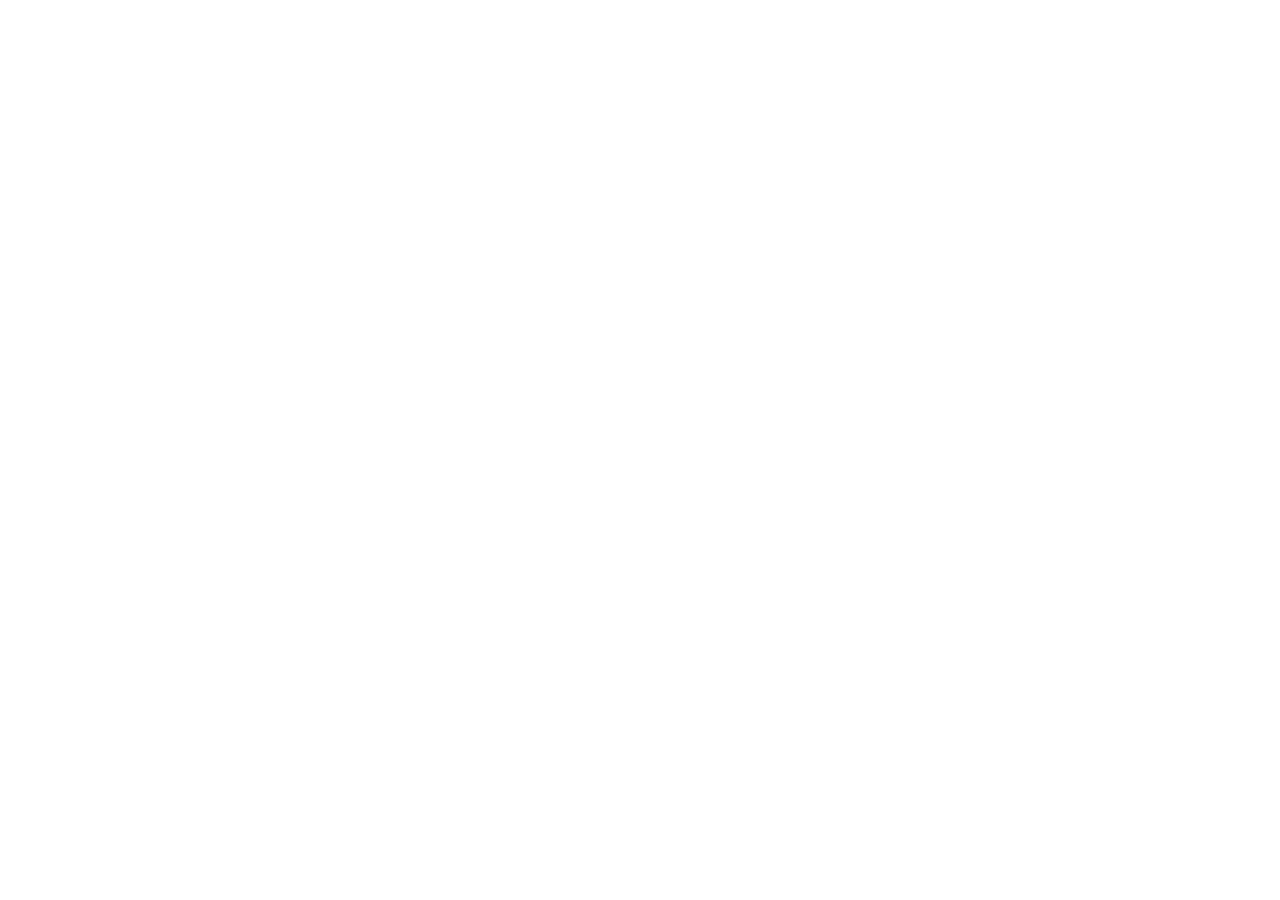
==== start/index.html @ aa5f49a0 "Add files via upload" ====
<!doctype html>
<html lang="en">
  <head>
    <meta charset="UTF-8" />
    <meta name="viewport" content="width=device-width, initial-scale=1.0" />
    <title>My Google AI Studio App</title>
    <script type="module" crossorigin src="/assets/index-geIXN5Db.js"></script>
    <link rel="stylesheet" crossorigin href="/assets/index-CYXqYGF8.css">
  </head>
  <body>
    <div id="root"></div>
  </body>
</html>
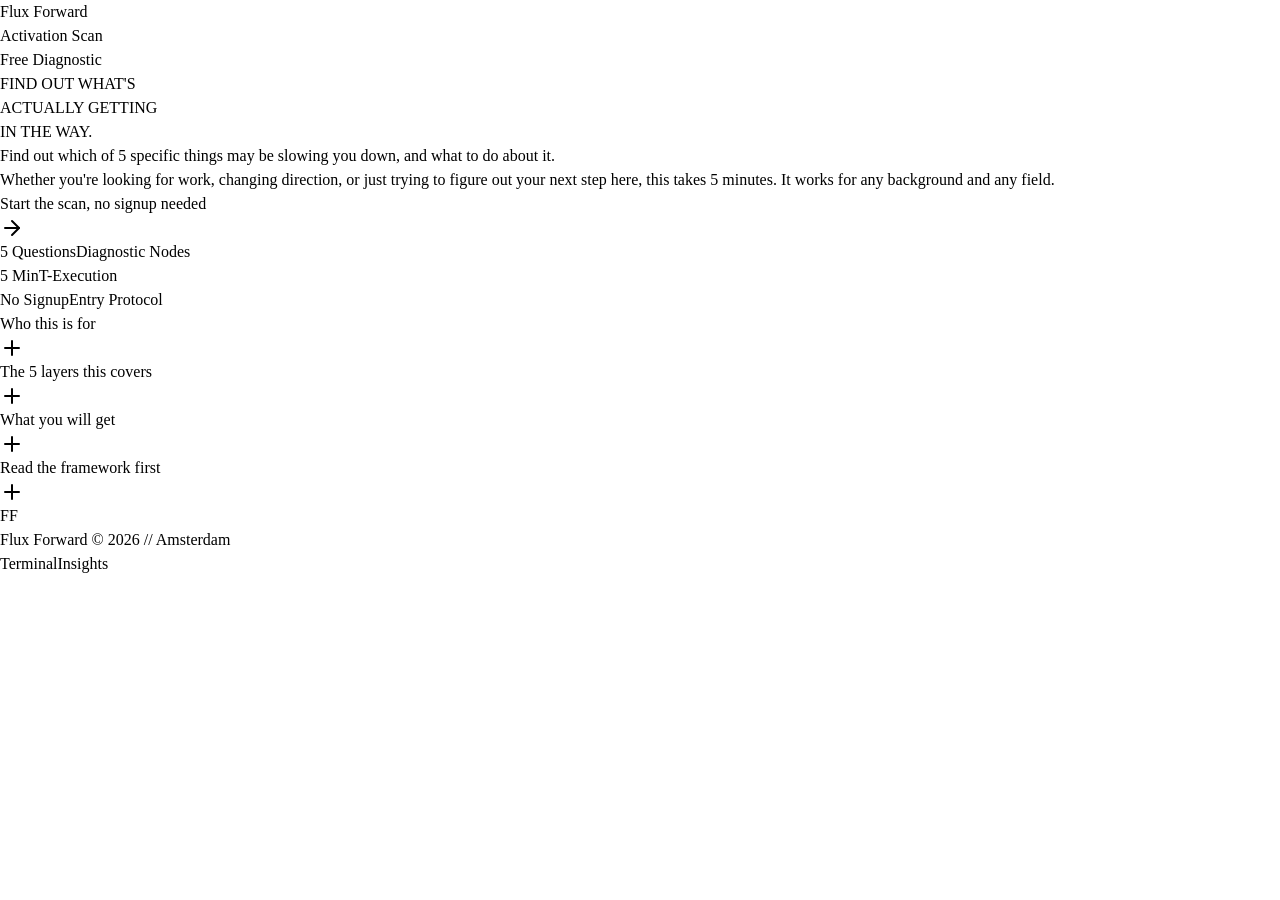
==== commit ce67ea0b: "Add files via upload" ====
--- a/start/index.html
+++ b/start/index.html
@@ -4,8 +4,8 @@
     <meta charset="UTF-8" />
     <meta name="viewport" content="width=device-width, initial-scale=1.0" />
     <title>My Google AI Studio App</title>
-    <script type="module" crossorigin src="/assets/index-geIXN5Db.js"></script>
-    <link rel="stylesheet" crossorigin href="/assets/index-CYXqYGF8.css">
+    <script type="module" crossorigin src="/start/assets/index-CwFKJrKI.js"></script>
+    <link rel="stylesheet" crossorigin href="/start/assets/index-BtBpvX5g.css">
   </head>
   <body>
     <div id="root"></div>
--- a/start/assets/index-BtBpvX5g.css
+++ b/start/assets/index-BtBpvX5g.css
@@ -0,0 +1 @@
+@import"https://fonts.googleapis.com/css2?family=Inter:wght@400;500;600;700&family=Barlow:wght@400;600;700&family=Barlow+Condensed:wght@700;800&display=swap";@layer theme,base,components,utilities;@layer theme{@theme default{ --font-sans: ui-sans-serif, system-ui, sans-serif, "Apple Color Emoji", "Segoe UI Emoji", "Segoe UI Symbol", "Noto Color Emoji"; --font-serif: ui-serif, Georgia, Cambria, "Times New Roman", Times, serif; --font-mono: ui-monospace, SFMono-Regular, Menlo, Monaco, Consolas, "Liberation Mono", "Courier New", monospace; --color-red-50: oklch(97.1% .013 17.38); --color-red-100: oklch(93.6% .032 17.717); --color-red-200: oklch(88.5% .062 18.334); --color-red-300: oklch(80.8% .114 19.571); --color-red-400: oklch(70.4% .191 22.216); --color-red-500: oklch(63.7% .237 25.331); --color-red-600: oklch(57.7% .245 27.325); --color-red-700: oklch(50.5% .213 27.518); --color-red-800: oklch(44.4% .177 26.899); --color-red-900: oklch(39.6% .141 25.723); --color-red-950: oklch(25.8% .092 26.042); --color-orange-50: oklch(98% .016 73.684); --color-orange-100: oklch(95.4% .038 75.164); --color-orange-200: oklch(90.1% .076 70.697); --color-orange-300: oklch(83.7% .128 66.29); --color-orange-400: oklch(75% .183 55.934); --color-orange-500: oklch(70.5% .213 47.604); --color-orange-600: oklch(64.6% .222 41.116); --color-orange-700: oklch(55.3% .195 38.402); --color-orange-800: oklch(47% .157 37.304); --color-orange-900: oklch(40.8% .123 38.172); --color-orange-950: oklch(26.6% .079 36.259); --color-amber-50: oklch(98.7% .022 95.277); --color-amber-100: oklch(96.2% .059 95.617); --color-amber-200: oklch(92.4% .12 95.746); --color-amber-300: oklch(87.9% .169 91.605); --color-amber-400: oklch(82.8% .189 84.429); --color-amber-500: oklch(76.9% .188 70.08); --color-amber-600: oklch(66.6% .179 58.318); --color-amber-700: oklch(55.5% .163 48.998); --color-amber-800: oklch(47.3% .137 46.201); --color-amber-900: oklch(41.4% .112 45.904); --color-amber-950: oklch(27.9% .077 45.635); --color-yellow-50: oklch(98.7% .026 102.212); --color-yellow-100: oklch(97.3% .071 103.193); --color-yellow-200: oklch(94.5% .129 101.54); --color-yellow-300: oklch(90.5% .182 98.111); --color-yellow-400: oklch(85.2% .199 91.936); --color-yellow-500: oklch(79.5% .184 86.047); --color-yellow-600: oklch(68.1% .162 75.834); --color-yellow-700: oklch(55.4% .135 66.442); --color-yellow-800: oklch(47.6% .114 61.907); --color-yellow-900: oklch(42.1% .095 57.708); --color-yellow-950: oklch(28.6% .066 53.813); --color-lime-50: oklch(98.6% .031 120.757); --color-lime-100: oklch(96.7% .067 122.328); --color-lime-200: oklch(93.8% .127 124.321); --color-lime-300: oklch(89.7% .196 126.665); --color-lime-400: oklch(84.1% .238 128.85); --color-lime-500: oklch(76.8% .233 130.85); --color-lime-600: oklch(64.8% .2 131.684); --color-lime-700: oklch(53.2% .157 131.589); --color-lime-800: oklch(45.3% .124 130.933); --color-lime-900: oklch(40.5% .101 131.063); --color-lime-950: oklch(27.4% .072 132.109); --color-green-50: oklch(98.2% .018 155.826); --color-green-100: oklch(96.2% .044 156.743); --color-green-200: oklch(92.5% .084 155.995); --color-green-300: oklch(87.1% .15 154.449); --color-green-400: oklch(79.2% .209 151.711); --color-green-500: oklch(72.3% .219 149.579); --color-green-600: oklch(62.7% .194 149.214); --color-green-700: oklch(52.7% .154 150.069); --color-green-800: oklch(44.8% .119 151.328); --color-green-900: oklch(39.3% .095 152.535); --color-green-950: oklch(26.6% .065 152.934); --color-emerald-50: oklch(97.9% .021 166.113); --color-emerald-100: oklch(95% .052 163.051); --color-emerald-200: oklch(90.5% .093 164.15); --color-emerald-300: oklch(84.5% .143 164.978); --color-emerald-400: oklch(76.5% .177 163.223); --color-emerald-500: oklch(69.6% .17 162.48); --color-emerald-600: oklch(59.6% .145 163.225); --color-emerald-700: oklch(50.8% .118 165.612); --color-emerald-800: oklch(43.2% .095 166.913); --color-emerald-900: oklch(37.8% .077 168.94); --color-emerald-950: oklch(26.2% .051 172.552); --color-teal-50: oklch(98.4% .014 180.72); --color-teal-100: oklch(95.3% .051 180.801); --color-teal-200: oklch(91% .096 180.426); --color-teal-300: oklch(85.5% .138 181.071); --color-teal-400: oklch(77.7% .152 181.912); --color-teal-500: oklch(70.4% .14 182.503); --color-teal-600: oklch(60% .118 184.704); --color-teal-700: oklch(51.1% .096 186.391); --color-teal-800: oklch(43.7% .078 188.216); --color-teal-900: oklch(38.6% .063 188.416); --color-teal-950: oklch(27.7% .046 192.524); --color-cyan-50: oklch(98.4% .019 200.873); --color-cyan-100: oklch(95.6% .045 203.388); --color-cyan-200: oklch(91.7% .08 205.041); --color-cyan-300: oklch(86.5% .127 207.078); --color-cyan-400: oklch(78.9% .154 211.53); --color-cyan-500: oklch(71.5% .143 215.221); --color-cyan-600: oklch(60.9% .126 221.723); --color-cyan-700: oklch(52% .105 223.128); --color-cyan-800: oklch(45% .085 224.283); --color-cyan-900: oklch(39.8% .07 227.392); --color-cyan-950: oklch(30.2% .056 229.695); --color-sky-50: oklch(97.7% .013 236.62); --color-sky-100: oklch(95.1% .026 236.824); --color-sky-200: oklch(90.1% .058 230.902); --color-sky-300: oklch(82.8% .111 230.318); --color-sky-400: oklch(74.6% .16 232.661); --color-sky-500: oklch(68.5% .169 237.323); --color-sky-600: oklch(58.8% .158 241.966); --color-sky-700: oklch(50% .134 242.749); --color-sky-800: oklch(44.3% .11 240.79); --color-sky-900: oklch(39.1% .09 240.876); --color-sky-950: oklch(29.3% .066 243.157); --color-blue-50: oklch(97% .014 254.604); --color-blue-100: oklch(93.2% .032 255.585); --color-blue-200: oklch(88.2% .059 254.128); --color-blue-300: oklch(80.9% .105 251.813); --color-blue-400: oklch(70.7% .165 254.624); --color-blue-500: oklch(62.3% .214 259.815); --color-blue-600: oklch(54.6% .245 262.881); --color-blue-700: oklch(48.8% .243 264.376); --color-blue-800: oklch(42.4% .199 265.638); --color-blue-900: oklch(37.9% .146 265.522); --color-blue-950: oklch(28.2% .091 267.935); --color-indigo-50: oklch(96.2% .018 272.314); --color-indigo-100: oklch(93% .034 272.788); --color-indigo-200: oklch(87% .065 274.039); --color-indigo-300: oklch(78.5% .115 274.713); --color-indigo-400: oklch(67.3% .182 276.935); --color-indigo-500: oklch(58.5% .233 277.117); --color-indigo-600: oklch(51.1% .262 276.966); --color-indigo-700: oklch(45.7% .24 277.023); --color-indigo-800: oklch(39.8% .195 277.366); --color-indigo-900: oklch(35.9% .144 278.697); --color-indigo-950: oklch(25.7% .09 281.288); --color-violet-50: oklch(96.9% .016 293.756); --color-violet-100: oklch(94.3% .029 294.588); --color-violet-200: oklch(89.4% .057 293.283); --color-violet-300: oklch(81.1% .111 293.571); --color-violet-400: oklch(70.2% .183 293.541); --color-violet-500: oklch(60.6% .25 292.717); --color-violet-600: oklch(54.1% .281 293.009); --color-violet-700: oklch(49.1% .27 292.581); --color-violet-800: oklch(43.2% .232 292.759); --color-violet-900: oklch(38% .189 293.745); --color-violet-950: oklch(28.3% .141 291.089); --color-purple-50: oklch(97.7% .014 308.299); --color-purple-100: oklch(94.6% .033 307.174); --color-purple-200: oklch(90.2% .063 306.703); --color-purple-300: oklch(82.7% .119 306.383); --color-purple-400: oklch(71.4% .203 305.504); --color-purple-500: oklch(62.7% .265 303.9); --color-purple-600: oklch(55.8% .288 302.321); --color-purple-700: oklch(49.6% .265 301.924); --color-purple-800: oklch(43.8% .218 303.724); --color-purple-900: oklch(38.1% .176 304.987); --color-purple-950: oklch(29.1% .149 302.717); --color-fuchsia-50: oklch(97.7% .017 320.058); --color-fuchsia-100: oklch(95.2% .037 318.852); --color-fuchsia-200: oklch(90.3% .076 319.62); --color-fuchsia-300: oklch(83.3% .145 321.434); --color-fuchsia-400: oklch(74% .238 322.16); --color-fuchsia-500: oklch(66.7% .295 322.15); --color-fuchsia-600: oklch(59.1% .293 322.896); --color-fuchsia-700: oklch(51.8% .253 323.949); --color-fuchsia-800: oklch(45.2% .211 324.591); --color-fuchsia-900: oklch(40.1% .17 325.612); --color-fuchsia-950: oklch(29.3% .136 325.661); --color-pink-50: oklch(97.1% .014 343.198); --color-pink-100: oklch(94.8% .028 342.258); --color-pink-200: oklch(89.9% .061 343.231); --color-pink-300: oklch(82.3% .12 346.018); --color-pink-400: oklch(71.8% .202 349.761); --color-pink-500: oklch(65.6% .241 354.308); --color-pink-600: oklch(59.2% .249 .584); --color-pink-700: oklch(52.5% .223 3.958); --color-pink-800: oklch(45.9% .187 3.815); --color-pink-900: oklch(40.8% .153 2.432); --color-pink-950: oklch(28.4% .109 3.907); --color-rose-50: oklch(96.9% .015 12.422); --color-rose-100: oklch(94.1% .03 12.58); --color-rose-200: oklch(89.2% .058 10.001); --color-rose-300: oklch(81% .117 11.638); --color-rose-400: oklch(71.2% .194 13.428); --color-rose-500: oklch(64.5% .246 16.439); --color-rose-600: oklch(58.6% .253 17.585); --color-rose-700: oklch(51.4% .222 16.935); --color-rose-800: oklch(45.5% .188 13.697); --color-rose-900: oklch(41% .159 10.272); --color-rose-950: oklch(27.1% .105 12.094); --color-slate-50: oklch(98.4% .003 247.858); --color-slate-100: oklch(96.8% .007 247.896); --color-slate-200: oklch(92.9% .013 255.508); --color-slate-300: oklch(86.9% .022 252.894); --color-slate-400: oklch(70.4% .04 256.788); --color-slate-500: oklch(55.4% .046 257.417); --color-slate-600: oklch(44.6% .043 257.281); --color-slate-700: oklch(37.2% .044 257.287); --color-slate-800: oklch(27.9% .041 260.031); --color-slate-900: oklch(20.8% .042 265.755); --color-slate-950: oklch(12.9% .042 264.695); --color-gray-50: oklch(98.5% .002 247.839); --color-gray-100: oklch(96.7% .003 264.542); --color-gray-200: oklch(92.8% .006 264.531); --color-gray-300: oklch(87.2% .01 258.338); --color-gray-400: oklch(70.7% .022 261.325); --color-gray-500: oklch(55.1% .027 264.364); --color-gray-600: oklch(44.6% .03 256.802); --color-gray-700: oklch(37.3% .034 259.733); --color-gray-800: oklch(27.8% .033 256.848); --color-gray-900: oklch(21% .034 264.665); --color-gray-950: oklch(13% .028 261.692); --color-zinc-50: oklch(98.5% 0 0); --color-zinc-100: oklch(96.7% .001 286.375); --color-zinc-200: oklch(92% .004 286.32); --color-zinc-300: oklch(87.1% .006 286.286); --color-zinc-400: oklch(70.5% .015 286.067); --color-zinc-500: oklch(55.2% .016 285.938); --color-zinc-600: oklch(44.2% .017 285.786); --color-zinc-700: oklch(37% .013 285.805); --color-zinc-800: oklch(27.4% .006 286.033); --color-zinc-900: oklch(21% .006 285.885); --color-zinc-950: oklch(14.1% .005 285.823); --color-neutral-50: oklch(98.5% 0 0); --color-neutral-100: oklch(97% 0 0); --color-neutral-200: oklch(92.2% 0 0); --color-neutral-300: oklch(87% 0 0); --color-neutral-400: oklch(70.8% 0 0); --color-neutral-500: oklch(55.6% 0 0); --color-neutral-600: oklch(43.9% 0 0); --color-neutral-700: oklch(37.1% 0 0); --color-neutral-800: oklch(26.9% 0 0); --color-neutral-900: oklch(20.5% 0 0); --color-neutral-950: oklch(14.5% 0 0); --color-stone-50: oklch(98.5% .001 106.423); --color-stone-100: oklch(97% .001 106.424); --color-stone-200: oklch(92.3% .003 48.717); --color-stone-300: oklch(86.9% .005 56.366); --color-stone-400: oklch(70.9% .01 56.259); --color-stone-500: oklch(55.3% .013 58.071); --color-stone-600: oklch(44.4% .011 73.639); --color-stone-700: oklch(37.4% .01 67.558); --color-stone-800: oklch(26.8% .007 34.298); --color-stone-900: oklch(21.6% .006 56.043); --color-stone-950: oklch(14.7% .004 49.25); --color-mauve-50: oklch(98.5% 0 0); --color-mauve-100: oklch(96% .003 325.6); --color-mauve-200: oklch(92.2% .005 325.62); --color-mauve-300: oklch(86.5% .012 325.68); --color-mauve-400: oklch(71.1% .019 323.02); --color-mauve-500: oklch(54.2% .034 322.5); --color-mauve-600: oklch(43.5% .029 321.78); --color-mauve-700: oklch(36.4% .029 323.89); --color-mauve-800: oklch(26.3% .024 320.12); --color-mauve-900: oklch(21.2% .019 322.12); --color-mauve-950: oklch(14.5% .008 326); --color-olive-50: oklch(98.8% .003 106.5); --color-olive-100: oklch(96.6% .005 106.5); --color-olive-200: oklch(93% .007 106.5); --color-olive-300: oklch(88% .011 106.6); --color-olive-400: oklch(73.7% .021 106.9); --color-olive-500: oklch(58% .031 107.3); --color-olive-600: oklch(46.6% .025 107.3); --color-olive-700: oklch(39.4% .023 107.4); --color-olive-800: oklch(28.6% .016 107.4); --color-olive-900: oklch(22.8% .013 107.4); --color-olive-950: oklch(15.3% .006 107.1); --color-mist-50: oklch(98.7% .002 197.1); --color-mist-100: oklch(96.3% .002 197.1); --color-mist-200: oklch(92.5% .005 214.3); --color-mist-300: oklch(87.2% .007 219.6); --color-mist-400: oklch(72.3% .014 214.4); --color-mist-500: oklch(56% .021 213.5); --color-mist-600: oklch(45% .017 213.2); --color-mist-700: oklch(37.8% .015 216); --color-mist-800: oklch(27.5% .011 216.9); --color-mist-900: oklch(21.8% .008 223.9); --color-mist-950: oklch(14.8% .004 228.8); --color-taupe-50: oklch(98.6% .002 67.8); --color-taupe-100: oklch(96% .002 17.2); --color-taupe-200: oklch(92.2% .005 34.3); --color-taupe-300: oklch(86.8% .007 39.5); --color-taupe-400: oklch(71.4% .014 41.2); --color-taupe-500: oklch(54.7% .021 43.1); --color-taupe-600: oklch(43.8% .017 39.3); --color-taupe-700: oklch(36.7% .016 35.7); --color-taupe-800: oklch(26.8% .011 36.5); --color-taupe-900: oklch(21.4% .009 43.1); --color-taupe-950: oklch(14.7% .004 49.3); --color-black: #000; --color-white: #fff; --spacing: .25rem; --breakpoint-sm: 40rem; --breakpoint-md: 48rem; --breakpoint-lg: 64rem; --breakpoint-xl: 80rem; --breakpoint-2xl: 96rem; --container-3xs: 16rem; --container-2xs: 18rem; --container-xs: 20rem; --container-sm: 24rem; --container-md: 28rem; --container-lg: 32rem; --container-xl: 36rem; --container-2xl: 42rem; --container-3xl: 48rem; --container-4xl: 56rem; --container-5xl: 64rem; --container-6xl: 72rem; --container-7xl: 80rem; --text-xs: .75rem; --text-xs--line-height: calc(1 / .75); --text-sm: .875rem; --text-sm--line-height: calc(1.25 / .875); --text-base: 1rem; --text-base--line-height: 1.5 ; --text-lg: 1.125rem; --text-lg--line-height: calc(1.75 / 1.125); --text-xl: 1.25rem; --text-xl--line-height: calc(1.75 / 1.25); --text-2xl: 1.5rem; --text-2xl--line-height: calc(2 / 1.5); --text-3xl: 1.875rem; --text-3xl--line-height: 1.2 ; --text-4xl: 2.25rem; --text-4xl--line-height: calc(2.5 / 2.25); --text-5xl: 3rem; --text-5xl--line-height: 1; --text-6xl: 3.75rem; --text-6xl--line-height: 1; --text-7xl: 4.5rem; --text-7xl--line-height: 1; --text-8xl: 6rem; --text-8xl--line-height: 1; --text-9xl: 8rem; --text-9xl--line-height: 1; --font-weight-thin: 100; --font-weight-extralight: 200; --font-weight-light: 300; --font-weight-normal: 400; --font-weight-medium: 500; --font-weight-semibold: 600; --font-weight-bold: 700; --font-weight-extrabold: 800; --font-weight-black: 900; --tracking-tighter: -.05em; --tracking-tight: -.025em; --tracking-normal: 0em; --tracking-wide: .025em; --tracking-wider: .05em; --tracking-widest: .1em; --leading-tight: 1.25; --leading-snug: 1.375; --leading-normal: 1.5; --leading-relaxed: 1.625; --leading-loose: 2; --radius-xs: .125rem; --radius-sm: .25rem; --radius-md: .375rem; --radius-lg: .5rem; --radius-xl: .75rem; --radius-2xl: 1rem; --radius-3xl: 1.5rem; --radius-4xl: 2rem; --shadow-2xs: 0 1px rgb(0 0 0 / .05); --shadow-xs: 0 1px 2px 0 rgb(0 0 0 / .05); --shadow-sm: 0 1px 3px 0 rgb(0 0 0 / .1), 0 1px 2px -1px rgb(0 0 0 / .1); --shadow-md: 0 4px 6px -1px rgb(0 0 0 / .1), 0 2px 4px -2px rgb(0 0 0 / .1); --shadow-lg: 0 10px 15px -3px rgb(0 0 0 / .1), 0 4px 6px -4px rgb(0 0 0 / .1); --shadow-xl: 0 20px 25px -5px rgb(0 0 0 / .1), 0 8px 10px -6px rgb(0 0 0 / .1); --shadow-2xl: 0 25px 50px -12px rgb(0 0 0 / .25); --inset-shadow-2xs: inset 0 1px rgb(0 0 0 / .05); --inset-shadow-xs: inset 0 1px 1px rgb(0 0 0 / .05); --inset-shadow-sm: inset 0 2px 4px rgb(0 0 0 / .05); --drop-shadow-xs: 0 1px 1px rgb(0 0 0 / .05); --drop-shadow-sm: 0 1px 2px rgb(0 0 0 / .15); --drop-shadow-md: 0 3px 3px rgb(0 0 0 / .12); --drop-shadow-lg: 0 4px 4px rgb(0 0 0 / .15); --drop-shadow-xl: 0 9px 7px rgb(0 0 0 / .1); --drop-shadow-2xl: 0 25px 25px rgb(0 0 0 / .15); --text-shadow-2xs: 0px 1px 0px rgb(0 0 0 / .15); --text-shadow-xs: 0px 1px 1px rgb(0 0 0 / .2); --text-shadow-sm: 0px 1px 0px rgb(0 0 0 / .075), 0px 1px 1px rgb(0 0 0 / .075), 0px 2px 2px rgb(0 0 0 / .075); --text-shadow-md: 0px 1px 1px rgb(0 0 0 / .1), 0px 1px 2px rgb(0 0 0 / .1), 0px 2px 4px rgb(0 0 0 / .1); --text-shadow-lg: 0px 1px 2px rgb(0 0 0 / .1), 0px 3px 2px rgb(0 0 0 / .1), 0px 4px 8px rgb(0 0 0 / .1); --ease-in: cubic-bezier(.4, 0, 1, 1); --ease-out: cubic-bezier(0, 0, .2, 1); --ease-in-out: cubic-bezier(.4, 0, .2, 1); --animate-spin: spin 1s linear infinite; --animate-ping: ping 1s cubic-bezier(0, 0, .2, 1) infinite; --animate-pulse: pulse 2s cubic-bezier(.4, 0, .6, 1) infinite; --animate-bounce: bounce 1s infinite; @keyframes spin { to { transform: rotate(360deg); } } @keyframes ping { 75%, 100% { transform: scale(2); opacity: 0; } } @keyframes pulse { 50% { opacity: .5; } } @keyframes bounce { 0%, 100% { transform: translateY(-25%); animation-timing-function: cubic-bezier(.8, 0, 1, 1); } 50% { transform: none; animation-timing-function: cubic-bezier(0, 0, .2, 1); } } --blur-xs: 4px; --blur-sm: 8px; --blur-md: 12px; --blur-lg: 16px; --blur-xl: 24px; --blur-2xl: 40px; --blur-3xl: 64px; --perspective-dramatic: 100px; --perspective-near: 300px; --perspective-normal: 500px; --perspective-midrange: 800px; --perspective-distant: 1200px; --aspect-video: 16 / 9; --default-transition-duration: .15s; --default-transition-timing-function: cubic-bezier(.4, 0, .2, 1); --default-font-family: --theme(--font-sans, initial); --default-font-feature-settings: --theme( --font-sans--font-feature-settings, initial ); --default-font-variation-settings: --theme( --font-sans--font-variation-settings, initial ); --default-mono-font-family: --theme(--font-mono, initial); --default-mono-font-feature-settings: --theme( --font-mono--font-feature-settings, initial ); --default-mono-font-variation-settings: --theme( --font-mono--font-variation-settings, initial ); }@theme default inline reference{ --blur: 8px; --shadow: 0 1px 3px 0 rgb(0 0 0 / .1), 0 1px 2px -1px rgb(0 0 0 / .1); --shadow-inner: inset 0 2px 4px 0 rgb(0 0 0 / .05); --drop-shadow: 0 1px 2px rgb(0 0 0 / .1), 0 1px 1px rgb(0 0 0 / .06); --radius: .25rem; --max-width-prose: 65ch; }}@layer base{*,:after,:before,::backdrop,::file-selector-button{box-sizing:border-box;margin:0;padding:0;border:0 solid}html,:host{line-height:1.5;-webkit-text-size-adjust:100%;-moz-tab-size:4;tab-size:4;font-family:--theme(--default-font-family,ui-sans-serif,system-ui,sans-serif,"Apple Color Emoji","Segoe UI Emoji","Segoe UI Symbol","Noto Color Emoji");font-feature-settings:--theme(--default-font-feature-settings,normal);font-variation-settings:--theme(--default-font-variation-settings,normal);-webkit-tap-highlight-color:transparent}hr{height:0;color:inherit;border-top-width:1px}abbr:where([title]){-webkit-text-decoration:underline dotted;text-decoration:underline dotted}h1,h2,h3,h4,h5,h6{font-size:inherit;font-weight:inherit}a{color:inherit;-webkit-text-decoration:inherit;text-decoration:inherit}b,strong{font-weight:bolder}code,kbd,samp,pre{font-family:--theme(--default-mono-font-family,ui-monospace,SFMono-Regular,Menlo,Monaco,Consolas,"Liberation Mono","Courier New",monospace);font-feature-settings:--theme(--default-mono-font-feature-settings,normal);font-variation-settings:--theme(--default-mono-font-variation-settings,normal);font-size:1em}small{font-size:80%}sub,sup{font-size:75%;line-height:0;position:relative;vertical-align:baseline}sub{bottom:-.25em}sup{top:-.5em}table{text-indent:0;border-color:inherit;border-collapse:collapse}:-moz-focusring{outline:auto}progress{vertical-align:baseline}summary{display:list-item}ol,ul,menu{list-style:none}img,svg,video,canvas,audio,iframe,embed,object{display:block;vertical-align:middle}img,video{max-width:100%;height:auto}button,input,select,optgroup,textarea,::file-selector-button{font:inherit;font-feature-settings:inherit;font-variation-settings:inherit;letter-spacing:inherit;color:inherit;border-radius:0;background-color:transparent;opacity:1}:where(select:is([multiple],[size])) optgroup{font-weight:bolder}:where(select:is([multiple],[size])) optgroup option{padding-inline-start:20px}::file-selector-button{margin-inline-end:4px}::placeholder{opacity:1}@supports (not (-webkit-appearance: -apple-pay-button)) or (contain-intrinsic-size: 1px){::placeholder{color:color-mix(in oklab,currentcolor 50%,transparent)}}textarea{resize:vertical}::-webkit-search-decoration{-webkit-appearance:none}::-webkit-date-and-time-value{min-height:1lh;text-align:inherit}::-webkit-datetime-edit{display:inline-flex}::-webkit-datetime-edit-fields-wrapper{padding:0}::-webkit-datetime-edit,::-webkit-datetime-edit-year-field,::-webkit-datetime-edit-month-field,::-webkit-datetime-edit-day-field,::-webkit-datetime-edit-hour-field,::-webkit-datetime-edit-minute-field,::-webkit-datetime-edit-second-field,::-webkit-datetime-edit-millisecond-field,::-webkit-datetime-edit-meridiem-field{padding-block:0}::-webkit-calendar-picker-indicator{line-height:1}:-moz-ui-invalid{box-shadow:none}button,input:where([type=button],[type=reset],[type=submit]),::file-selector-button{-webkit-appearance:button;-moz-appearance:button;appearance:button}::-webkit-inner-spin-button,::-webkit-outer-spin-button{height:auto}[hidden]:where(:not([hidden=until-found])){display:none!important}}@layer utilities{@tailwind utilities;}@theme{ --font-sans: "Inter", ui-sans-serif, system-ui, sans-serif; --font-barlow: "Barlow", sans-serif; --font-condensed: "Barlow Condensed", sans-serif; --font-mono: "JetBrains Mono", ui-monospace, monospace; --color-brand-red: #E8201A; --color-brand-red-dark: #b8180f; --color-brand-red-light: #fef1f0; --color-surface-bg: #F5F5F5; --color-surface-card: #FFFFFF; --color-surface-muted: #EAEAEA; --color-border-subtle: rgba(0,0,0,.06); --color-text-main: #111111; --color-text-dim: #666666; }@layer base{body{@apply antialiased text-text-main bg-surface-bg;font-feature-settings:"cv02","cv03","cv04","cv11"}}.markdown-body{@apply text-base leading-relaxed;}.markdown-body h1,.markdown-body h2,.markdown-body h3{@apply font-condensed uppercase tracking-tight text-neutral-900 mb-4 mt-8;}.markdown-body p{@apply mb-4;}
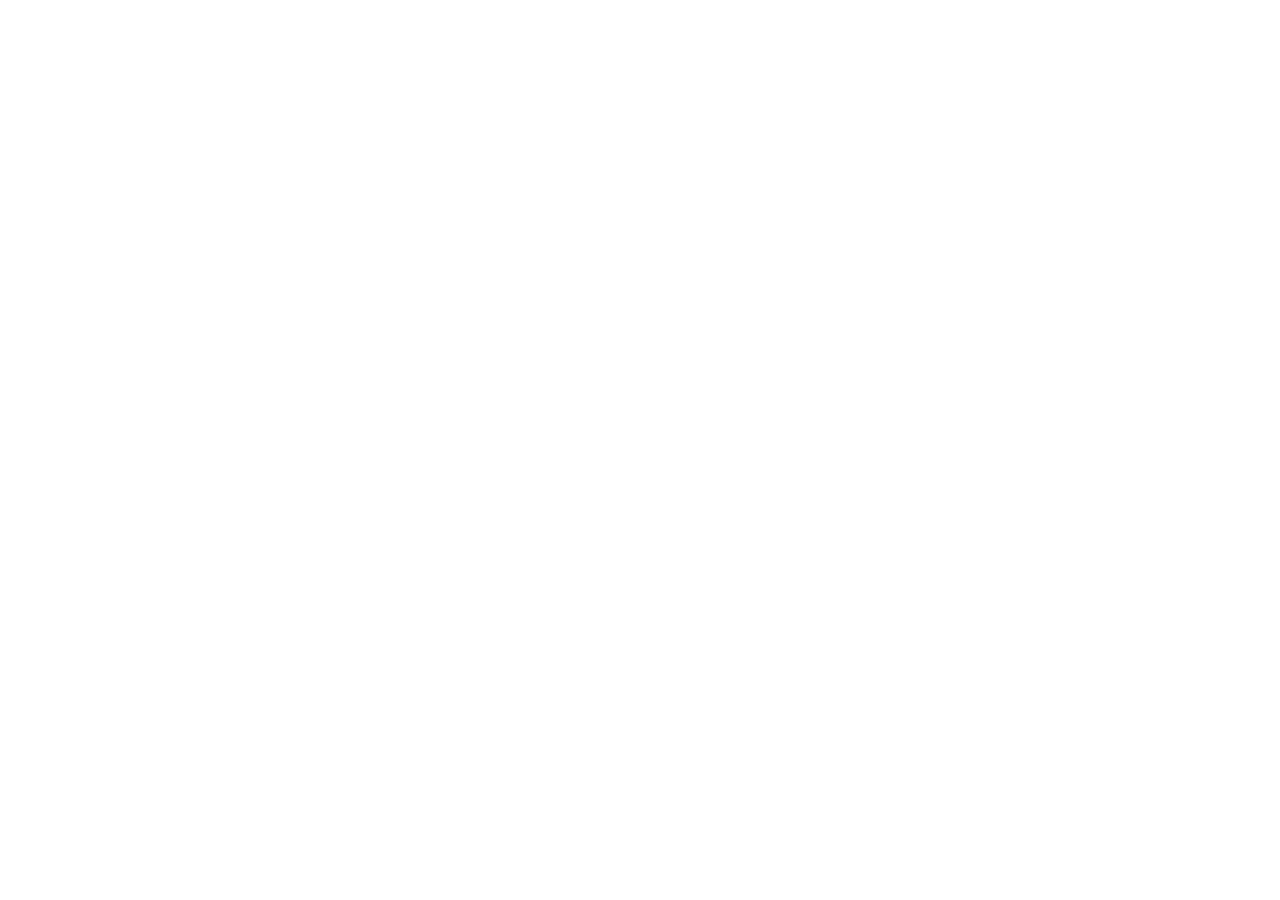
==== commit d99fcd7d: "Update index.html" ====
--- a/start/index.html
+++ b/start/index.html
@@ -4,8 +4,8 @@
     <meta charset="UTF-8" />
     <meta name="viewport" content="width=device-width, initial-scale=1.0" />
     <title>My Google AI Studio App</title>
-    <script type="module" crossorigin src="/start/assets/index-CwFKJrKI.js"></script>
-    <link rel="stylesheet" crossorigin href="/start/assets/index-BtBpvX5g.css">
+    <script type="module" crossorigin src="/assets/index-CwFKJrKI.js"></script>
+    <link rel="stylesheet" crossorigin href="/assets/index-BtBpvX5g.css">
   </head>
   <body>
     <div id="root"></div>
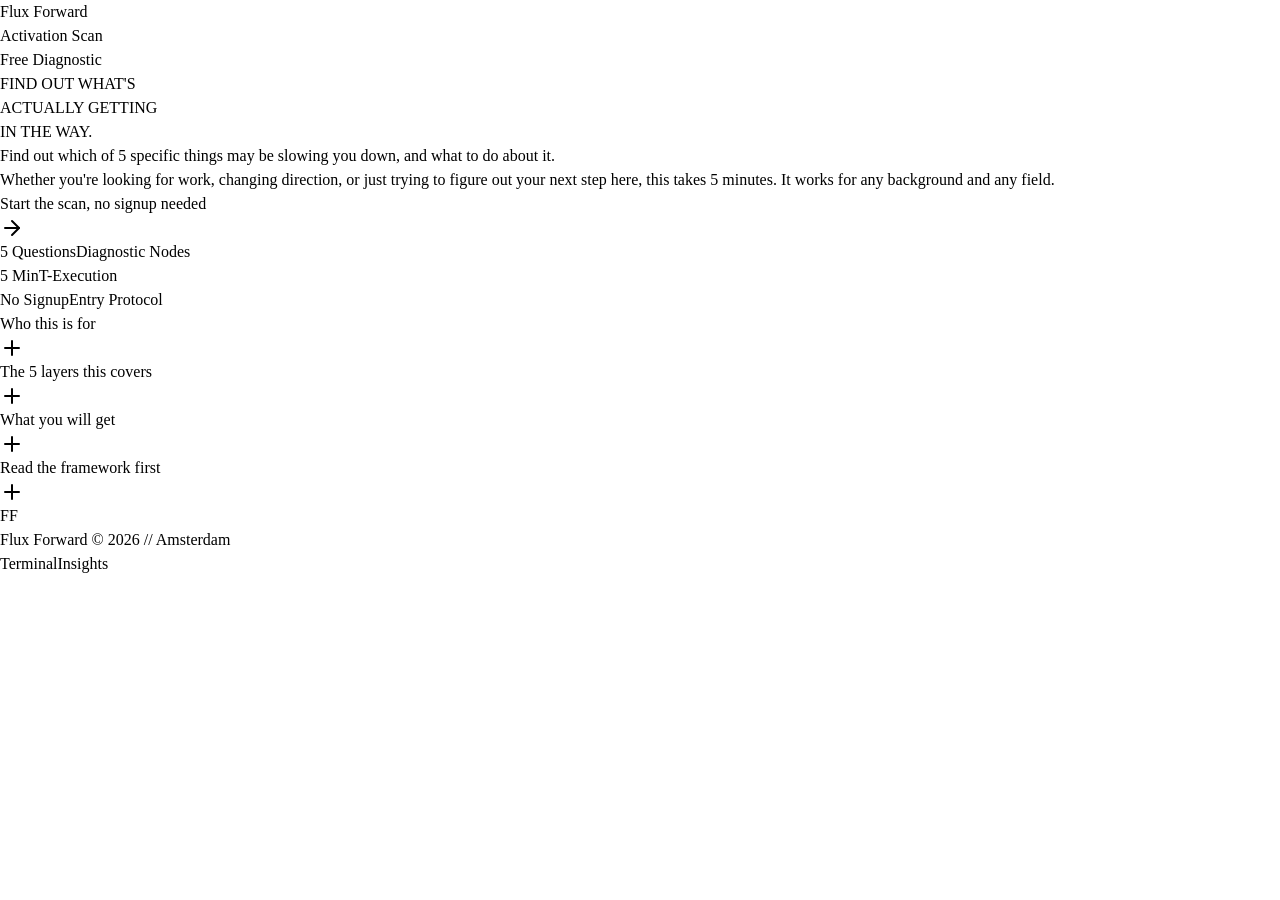
==== commit 1f8ddb3b: "Update index.html" ====
--- a/start/index.html
+++ b/start/index.html
@@ -4,8 +4,8 @@
     <meta charset="UTF-8" />
     <meta name="viewport" content="width=device-width, initial-scale=1.0" />
     <title>My Google AI Studio App</title>
-    <script type="module" crossorigin src="/assets/index-CwFKJrKI.js"></script>
-    <link rel="stylesheet" crossorigin href="/assets/index-BtBpvX5g.css">
+<script type="module" crossorigin src="./assets/index-CwFKJrKI.js"></script>
+<link rel="stylesheet" crossorigin href="./assets/index-BtBpvX5g.css">
   </head>
   <body>
     <div id="root"></div>
--- a/start/assets/index-BtBpvX5g.css
+++ b/start/assets/index-BtBpvX5g.css
@@ -0,0 +1 @@
+@import"https://fonts.googleapis.com/css2?family=Inter:wght@400;500;600;700&family=Barlow:wght@400;600;700&family=Barlow+Condensed:wght@700;800&display=swap";@layer theme,base,components,utilities;@layer theme{@theme default{ --font-sans: ui-sans-serif, system-ui, sans-serif, "Apple Color Emoji", "Segoe UI Emoji", "Segoe UI Symbol", "Noto Color Emoji"; --font-serif: ui-serif, Georgia, Cambria, "Times New Roman", Times, serif; --font-mono: ui-monospace, SFMono-Regular, Menlo, Monaco, Consolas, "Liberation Mono", "Courier New", monospace; --color-red-50: oklch(97.1% .013 17.38); --color-red-100: oklch(93.6% .032 17.717); --color-red-200: oklch(88.5% .062 18.334); --color-red-300: oklch(80.8% .114 19.571); --color-red-400: oklch(70.4% .191 22.216); --color-red-500: oklch(63.7% .237 25.331); --color-red-600: oklch(57.7% .245 27.325); --color-red-700: oklch(50.5% .213 27.518); --color-red-800: oklch(44.4% .177 26.899); --color-red-900: oklch(39.6% .141 25.723); --color-red-950: oklch(25.8% .092 26.042); --color-orange-50: oklch(98% .016 73.684); --color-orange-100: oklch(95.4% .038 75.164); --color-orange-200: oklch(90.1% .076 70.697); --color-orange-300: oklch(83.7% .128 66.29); --color-orange-400: oklch(75% .183 55.934); --color-orange-500: oklch(70.5% .213 47.604); --color-orange-600: oklch(64.6% .222 41.116); --color-orange-700: oklch(55.3% .195 38.402); --color-orange-800: oklch(47% .157 37.304); --color-orange-900: oklch(40.8% .123 38.172); --color-orange-950: oklch(26.6% .079 36.259); --color-amber-50: oklch(98.7% .022 95.277); --color-amber-100: oklch(96.2% .059 95.617); --color-amber-200: oklch(92.4% .12 95.746); --color-amber-300: oklch(87.9% .169 91.605); --color-amber-400: oklch(82.8% .189 84.429); --color-amber-500: oklch(76.9% .188 70.08); --color-amber-600: oklch(66.6% .179 58.318); --color-amber-700: oklch(55.5% .163 48.998); --color-amber-800: oklch(47.3% .137 46.201); --color-amber-900: oklch(41.4% .112 45.904); --color-amber-950: oklch(27.9% .077 45.635); --color-yellow-50: oklch(98.7% .026 102.212); --color-yellow-100: oklch(97.3% .071 103.193); --color-yellow-200: oklch(94.5% .129 101.54); --color-yellow-300: oklch(90.5% .182 98.111); --color-yellow-400: oklch(85.2% .199 91.936); --color-yellow-500: oklch(79.5% .184 86.047); --color-yellow-600: oklch(68.1% .162 75.834); --color-yellow-700: oklch(55.4% .135 66.442); --color-yellow-800: oklch(47.6% .114 61.907); --color-yellow-900: oklch(42.1% .095 57.708); --color-yellow-950: oklch(28.6% .066 53.813); --color-lime-50: oklch(98.6% .031 120.757); --color-lime-100: oklch(96.7% .067 122.328); --color-lime-200: oklch(93.8% .127 124.321); --color-lime-300: oklch(89.7% .196 126.665); --color-lime-400: oklch(84.1% .238 128.85); --color-lime-500: oklch(76.8% .233 130.85); --color-lime-600: oklch(64.8% .2 131.684); --color-lime-700: oklch(53.2% .157 131.589); --color-lime-800: oklch(45.3% .124 130.933); --color-lime-900: oklch(40.5% .101 131.063); --color-lime-950: oklch(27.4% .072 132.109); --color-green-50: oklch(98.2% .018 155.826); --color-green-100: oklch(96.2% .044 156.743); --color-green-200: oklch(92.5% .084 155.995); --color-green-300: oklch(87.1% .15 154.449); --color-green-400: oklch(79.2% .209 151.711); --color-green-500: oklch(72.3% .219 149.579); --color-green-600: oklch(62.7% .194 149.214); --color-green-700: oklch(52.7% .154 150.069); --color-green-800: oklch(44.8% .119 151.328); --color-green-900: oklch(39.3% .095 152.535); --color-green-950: oklch(26.6% .065 152.934); --color-emerald-50: oklch(97.9% .021 166.113); --color-emerald-100: oklch(95% .052 163.051); --color-emerald-200: oklch(90.5% .093 164.15); --color-emerald-300: oklch(84.5% .143 164.978); --color-emerald-400: oklch(76.5% .177 163.223); --color-emerald-500: oklch(69.6% .17 162.48); --color-emerald-600: oklch(59.6% .145 163.225); --color-emerald-700: oklch(50.8% .118 165.612); --color-emerald-800: oklch(43.2% .095 166.913); --color-emerald-900: oklch(37.8% .077 168.94); --color-emerald-950: oklch(26.2% .051 172.552); --color-teal-50: oklch(98.4% .014 180.72); --color-teal-100: oklch(95.3% .051 180.801); --color-teal-200: oklch(91% .096 180.426); --color-teal-300: oklch(85.5% .138 181.071); --color-teal-400: oklch(77.7% .152 181.912); --color-teal-500: oklch(70.4% .14 182.503); --color-teal-600: oklch(60% .118 184.704); --color-teal-700: oklch(51.1% .096 186.391); --color-teal-800: oklch(43.7% .078 188.216); --color-teal-900: oklch(38.6% .063 188.416); --color-teal-950: oklch(27.7% .046 192.524); --color-cyan-50: oklch(98.4% .019 200.873); --color-cyan-100: oklch(95.6% .045 203.388); --color-cyan-200: oklch(91.7% .08 205.041); --color-cyan-300: oklch(86.5% .127 207.078); --color-cyan-400: oklch(78.9% .154 211.53); --color-cyan-500: oklch(71.5% .143 215.221); --color-cyan-600: oklch(60.9% .126 221.723); --color-cyan-700: oklch(52% .105 223.128); --color-cyan-800: oklch(45% .085 224.283); --color-cyan-900: oklch(39.8% .07 227.392); --color-cyan-950: oklch(30.2% .056 229.695); --color-sky-50: oklch(97.7% .013 236.62); --color-sky-100: oklch(95.1% .026 236.824); --color-sky-200: oklch(90.1% .058 230.902); --color-sky-300: oklch(82.8% .111 230.318); --color-sky-400: oklch(74.6% .16 232.661); --color-sky-500: oklch(68.5% .169 237.323); --color-sky-600: oklch(58.8% .158 241.966); --color-sky-700: oklch(50% .134 242.749); --color-sky-800: oklch(44.3% .11 240.79); --color-sky-900: oklch(39.1% .09 240.876); --color-sky-950: oklch(29.3% .066 243.157); --color-blue-50: oklch(97% .014 254.604); --color-blue-100: oklch(93.2% .032 255.585); --color-blue-200: oklch(88.2% .059 254.128); --color-blue-300: oklch(80.9% .105 251.813); --color-blue-400: oklch(70.7% .165 254.624); --color-blue-500: oklch(62.3% .214 259.815); --color-blue-600: oklch(54.6% .245 262.881); --color-blue-700: oklch(48.8% .243 264.376); --color-blue-800: oklch(42.4% .199 265.638); --color-blue-900: oklch(37.9% .146 265.522); --color-blue-950: oklch(28.2% .091 267.935); --color-indigo-50: oklch(96.2% .018 272.314); --color-indigo-100: oklch(93% .034 272.788); --color-indigo-200: oklch(87% .065 274.039); --color-indigo-300: oklch(78.5% .115 274.713); --color-indigo-400: oklch(67.3% .182 276.935); --color-indigo-500: oklch(58.5% .233 277.117); --color-indigo-600: oklch(51.1% .262 276.966); --color-indigo-700: oklch(45.7% .24 277.023); --color-indigo-800: oklch(39.8% .195 277.366); --color-indigo-900: oklch(35.9% .144 278.697); --color-indigo-950: oklch(25.7% .09 281.288); --color-violet-50: oklch(96.9% .016 293.756); --color-violet-100: oklch(94.3% .029 294.588); --color-violet-200: oklch(89.4% .057 293.283); --color-violet-300: oklch(81.1% .111 293.571); --color-violet-400: oklch(70.2% .183 293.541); --color-violet-500: oklch(60.6% .25 292.717); --color-violet-600: oklch(54.1% .281 293.009); --color-violet-700: oklch(49.1% .27 292.581); --color-violet-800: oklch(43.2% .232 292.759); --color-violet-900: oklch(38% .189 293.745); --color-violet-950: oklch(28.3% .141 291.089); --color-purple-50: oklch(97.7% .014 308.299); --color-purple-100: oklch(94.6% .033 307.174); --color-purple-200: oklch(90.2% .063 306.703); --color-purple-300: oklch(82.7% .119 306.383); --color-purple-400: oklch(71.4% .203 305.504); --color-purple-500: oklch(62.7% .265 303.9); --color-purple-600: oklch(55.8% .288 302.321); --color-purple-700: oklch(49.6% .265 301.924); --color-purple-800: oklch(43.8% .218 303.724); --color-purple-900: oklch(38.1% .176 304.987); --color-purple-950: oklch(29.1% .149 302.717); --color-fuchsia-50: oklch(97.7% .017 320.058); --color-fuchsia-100: oklch(95.2% .037 318.852); --color-fuchsia-200: oklch(90.3% .076 319.62); --color-fuchsia-300: oklch(83.3% .145 321.434); --color-fuchsia-400: oklch(74% .238 322.16); --color-fuchsia-500: oklch(66.7% .295 322.15); --color-fuchsia-600: oklch(59.1% .293 322.896); --color-fuchsia-700: oklch(51.8% .253 323.949); --color-fuchsia-800: oklch(45.2% .211 324.591); --color-fuchsia-900: oklch(40.1% .17 325.612); --color-fuchsia-950: oklch(29.3% .136 325.661); --color-pink-50: oklch(97.1% .014 343.198); --color-pink-100: oklch(94.8% .028 342.258); --color-pink-200: oklch(89.9% .061 343.231); --color-pink-300: oklch(82.3% .12 346.018); --color-pink-400: oklch(71.8% .202 349.761); --color-pink-500: oklch(65.6% .241 354.308); --color-pink-600: oklch(59.2% .249 .584); --color-pink-700: oklch(52.5% .223 3.958); --color-pink-800: oklch(45.9% .187 3.815); --color-pink-900: oklch(40.8% .153 2.432); --color-pink-950: oklch(28.4% .109 3.907); --color-rose-50: oklch(96.9% .015 12.422); --color-rose-100: oklch(94.1% .03 12.58); --color-rose-200: oklch(89.2% .058 10.001); --color-rose-300: oklch(81% .117 11.638); --color-rose-400: oklch(71.2% .194 13.428); --color-rose-500: oklch(64.5% .246 16.439); --color-rose-600: oklch(58.6% .253 17.585); --color-rose-700: oklch(51.4% .222 16.935); --color-rose-800: oklch(45.5% .188 13.697); --color-rose-900: oklch(41% .159 10.272); --color-rose-950: oklch(27.1% .105 12.094); --color-slate-50: oklch(98.4% .003 247.858); --color-slate-100: oklch(96.8% .007 247.896); --color-slate-200: oklch(92.9% .013 255.508); --color-slate-300: oklch(86.9% .022 252.894); --color-slate-400: oklch(70.4% .04 256.788); --color-slate-500: oklch(55.4% .046 257.417); --color-slate-600: oklch(44.6% .043 257.281); --color-slate-700: oklch(37.2% .044 257.287); --color-slate-800: oklch(27.9% .041 260.031); --color-slate-900: oklch(20.8% .042 265.755); --color-slate-950: oklch(12.9% .042 264.695); --color-gray-50: oklch(98.5% .002 247.839); --color-gray-100: oklch(96.7% .003 264.542); --color-gray-200: oklch(92.8% .006 264.531); --color-gray-300: oklch(87.2% .01 258.338); --color-gray-400: oklch(70.7% .022 261.325); --color-gray-500: oklch(55.1% .027 264.364); --color-gray-600: oklch(44.6% .03 256.802); --color-gray-700: oklch(37.3% .034 259.733); --color-gray-800: oklch(27.8% .033 256.848); --color-gray-900: oklch(21% .034 264.665); --color-gray-950: oklch(13% .028 261.692); --color-zinc-50: oklch(98.5% 0 0); --color-zinc-100: oklch(96.7% .001 286.375); --color-zinc-200: oklch(92% .004 286.32); --color-zinc-300: oklch(87.1% .006 286.286); --color-zinc-400: oklch(70.5% .015 286.067); --color-zinc-500: oklch(55.2% .016 285.938); --color-zinc-600: oklch(44.2% .017 285.786); --color-zinc-700: oklch(37% .013 285.805); --color-zinc-800: oklch(27.4% .006 286.033); --color-zinc-900: oklch(21% .006 285.885); --color-zinc-950: oklch(14.1% .005 285.823); --color-neutral-50: oklch(98.5% 0 0); --color-neutral-100: oklch(97% 0 0); --color-neutral-200: oklch(92.2% 0 0); --color-neutral-300: oklch(87% 0 0); --color-neutral-400: oklch(70.8% 0 0); --color-neutral-500: oklch(55.6% 0 0); --color-neutral-600: oklch(43.9% 0 0); --color-neutral-700: oklch(37.1% 0 0); --color-neutral-800: oklch(26.9% 0 0); --color-neutral-900: oklch(20.5% 0 0); --color-neutral-950: oklch(14.5% 0 0); --color-stone-50: oklch(98.5% .001 106.423); --color-stone-100: oklch(97% .001 106.424); --color-stone-200: oklch(92.3% .003 48.717); --color-stone-300: oklch(86.9% .005 56.366); --color-stone-400: oklch(70.9% .01 56.259); --color-stone-500: oklch(55.3% .013 58.071); --color-stone-600: oklch(44.4% .011 73.639); --color-stone-700: oklch(37.4% .01 67.558); --color-stone-800: oklch(26.8% .007 34.298); --color-stone-900: oklch(21.6% .006 56.043); --color-stone-950: oklch(14.7% .004 49.25); --color-mauve-50: oklch(98.5% 0 0); --color-mauve-100: oklch(96% .003 325.6); --color-mauve-200: oklch(92.2% .005 325.62); --color-mauve-300: oklch(86.5% .012 325.68); --color-mauve-400: oklch(71.1% .019 323.02); --color-mauve-500: oklch(54.2% .034 322.5); --color-mauve-600: oklch(43.5% .029 321.78); --color-mauve-700: oklch(36.4% .029 323.89); --color-mauve-800: oklch(26.3% .024 320.12); --color-mauve-900: oklch(21.2% .019 322.12); --color-mauve-950: oklch(14.5% .008 326); --color-olive-50: oklch(98.8% .003 106.5); --color-olive-100: oklch(96.6% .005 106.5); --color-olive-200: oklch(93% .007 106.5); --color-olive-300: oklch(88% .011 106.6); --color-olive-400: oklch(73.7% .021 106.9); --color-olive-500: oklch(58% .031 107.3); --color-olive-600: oklch(46.6% .025 107.3); --color-olive-700: oklch(39.4% .023 107.4); --color-olive-800: oklch(28.6% .016 107.4); --color-olive-900: oklch(22.8% .013 107.4); --color-olive-950: oklch(15.3% .006 107.1); --color-mist-50: oklch(98.7% .002 197.1); --color-mist-100: oklch(96.3% .002 197.1); --color-mist-200: oklch(92.5% .005 214.3); --color-mist-300: oklch(87.2% .007 219.6); --color-mist-400: oklch(72.3% .014 214.4); --color-mist-500: oklch(56% .021 213.5); --color-mist-600: oklch(45% .017 213.2); --color-mist-700: oklch(37.8% .015 216); --color-mist-800: oklch(27.5% .011 216.9); --color-mist-900: oklch(21.8% .008 223.9); --color-mist-950: oklch(14.8% .004 228.8); --color-taupe-50: oklch(98.6% .002 67.8); --color-taupe-100: oklch(96% .002 17.2); --color-taupe-200: oklch(92.2% .005 34.3); --color-taupe-300: oklch(86.8% .007 39.5); --color-taupe-400: oklch(71.4% .014 41.2); --color-taupe-500: oklch(54.7% .021 43.1); --color-taupe-600: oklch(43.8% .017 39.3); --color-taupe-700: oklch(36.7% .016 35.7); --color-taupe-800: oklch(26.8% .011 36.5); --color-taupe-900: oklch(21.4% .009 43.1); --color-taupe-950: oklch(14.7% .004 49.3); --color-black: #000; --color-white: #fff; --spacing: .25rem; --breakpoint-sm: 40rem; --breakpoint-md: 48rem; --breakpoint-lg: 64rem; --breakpoint-xl: 80rem; --breakpoint-2xl: 96rem; --container-3xs: 16rem; --container-2xs: 18rem; --container-xs: 20rem; --container-sm: 24rem; --container-md: 28rem; --container-lg: 32rem; --container-xl: 36rem; --container-2xl: 42rem; --container-3xl: 48rem; --container-4xl: 56rem; --container-5xl: 64rem; --container-6xl: 72rem; --container-7xl: 80rem; --text-xs: .75rem; --text-xs--line-height: calc(1 / .75); --text-sm: .875rem; --text-sm--line-height: calc(1.25 / .875); --text-base: 1rem; --text-base--line-height: 1.5 ; --text-lg: 1.125rem; --text-lg--line-height: calc(1.75 / 1.125); --text-xl: 1.25rem; --text-xl--line-height: calc(1.75 / 1.25); --text-2xl: 1.5rem; --text-2xl--line-height: calc(2 / 1.5); --text-3xl: 1.875rem; --text-3xl--line-height: 1.2 ; --text-4xl: 2.25rem; --text-4xl--line-height: calc(2.5 / 2.25); --text-5xl: 3rem; --text-5xl--line-height: 1; --text-6xl: 3.75rem; --text-6xl--line-height: 1; --text-7xl: 4.5rem; --text-7xl--line-height: 1; --text-8xl: 6rem; --text-8xl--line-height: 1; --text-9xl: 8rem; --text-9xl--line-height: 1; --font-weight-thin: 100; --font-weight-extralight: 200; --font-weight-light: 300; --font-weight-normal: 400; --font-weight-medium: 500; --font-weight-semibold: 600; --font-weight-bold: 700; --font-weight-extrabold: 800; --font-weight-black: 900; --tracking-tighter: -.05em; --tracking-tight: -.025em; --tracking-normal: 0em; --tracking-wide: .025em; --tracking-wider: .05em; --tracking-widest: .1em; --leading-tight: 1.25; --leading-snug: 1.375; --leading-normal: 1.5; --leading-relaxed: 1.625; --leading-loose: 2; --radius-xs: .125rem; --radius-sm: .25rem; --radius-md: .375rem; --radius-lg: .5rem; --radius-xl: .75rem; --radius-2xl: 1rem; --radius-3xl: 1.5rem; --radius-4xl: 2rem; --shadow-2xs: 0 1px rgb(0 0 0 / .05); --shadow-xs: 0 1px 2px 0 rgb(0 0 0 / .05); --shadow-sm: 0 1px 3px 0 rgb(0 0 0 / .1), 0 1px 2px -1px rgb(0 0 0 / .1); --shadow-md: 0 4px 6px -1px rgb(0 0 0 / .1), 0 2px 4px -2px rgb(0 0 0 / .1); --shadow-lg: 0 10px 15px -3px rgb(0 0 0 / .1), 0 4px 6px -4px rgb(0 0 0 / .1); --shadow-xl: 0 20px 25px -5px rgb(0 0 0 / .1), 0 8px 10px -6px rgb(0 0 0 / .1); --shadow-2xl: 0 25px 50px -12px rgb(0 0 0 / .25); --inset-shadow-2xs: inset 0 1px rgb(0 0 0 / .05); --inset-shadow-xs: inset 0 1px 1px rgb(0 0 0 / .05); --inset-shadow-sm: inset 0 2px 4px rgb(0 0 0 / .05); --drop-shadow-xs: 0 1px 1px rgb(0 0 0 / .05); --drop-shadow-sm: 0 1px 2px rgb(0 0 0 / .15); --drop-shadow-md: 0 3px 3px rgb(0 0 0 / .12); --drop-shadow-lg: 0 4px 4px rgb(0 0 0 / .15); --drop-shadow-xl: 0 9px 7px rgb(0 0 0 / .1); --drop-shadow-2xl: 0 25px 25px rgb(0 0 0 / .15); --text-shadow-2xs: 0px 1px 0px rgb(0 0 0 / .15); --text-shadow-xs: 0px 1px 1px rgb(0 0 0 / .2); --text-shadow-sm: 0px 1px 0px rgb(0 0 0 / .075), 0px 1px 1px rgb(0 0 0 / .075), 0px 2px 2px rgb(0 0 0 / .075); --text-shadow-md: 0px 1px 1px rgb(0 0 0 / .1), 0px 1px 2px rgb(0 0 0 / .1), 0px 2px 4px rgb(0 0 0 / .1); --text-shadow-lg: 0px 1px 2px rgb(0 0 0 / .1), 0px 3px 2px rgb(0 0 0 / .1), 0px 4px 8px rgb(0 0 0 / .1); --ease-in: cubic-bezier(.4, 0, 1, 1); --ease-out: cubic-bezier(0, 0, .2, 1); --ease-in-out: cubic-bezier(.4, 0, .2, 1); --animate-spin: spin 1s linear infinite; --animate-ping: ping 1s cubic-bezier(0, 0, .2, 1) infinite; --animate-pulse: pulse 2s cubic-bezier(.4, 0, .6, 1) infinite; --animate-bounce: bounce 1s infinite; @keyframes spin { to { transform: rotate(360deg); } } @keyframes ping { 75%, 100% { transform: scale(2); opacity: 0; } } @keyframes pulse { 50% { opacity: .5; } } @keyframes bounce { 0%, 100% { transform: translateY(-25%); animation-timing-function: cubic-bezier(.8, 0, 1, 1); } 50% { transform: none; animation-timing-function: cubic-bezier(0, 0, .2, 1); } } --blur-xs: 4px; --blur-sm: 8px; --blur-md: 12px; --blur-lg: 16px; --blur-xl: 24px; --blur-2xl: 40px; --blur-3xl: 64px; --perspective-dramatic: 100px; --perspective-near: 300px; --perspective-normal: 500px; --perspective-midrange: 800px; --perspective-distant: 1200px; --aspect-video: 16 / 9; --default-transition-duration: .15s; --default-transition-timing-function: cubic-bezier(.4, 0, .2, 1); --default-font-family: --theme(--font-sans, initial); --default-font-feature-settings: --theme( --font-sans--font-feature-settings, initial ); --default-font-variation-settings: --theme( --font-sans--font-variation-settings, initial ); --default-mono-font-family: --theme(--font-mono, initial); --default-mono-font-feature-settings: --theme( --font-mono--font-feature-settings, initial ); --default-mono-font-variation-settings: --theme( --font-mono--font-variation-settings, initial ); }@theme default inline reference{ --blur: 8px; --shadow: 0 1px 3px 0 rgb(0 0 0 / .1), 0 1px 2px -1px rgb(0 0 0 / .1); --shadow-inner: inset 0 2px 4px 0 rgb(0 0 0 / .05); --drop-shadow: 0 1px 2px rgb(0 0 0 / .1), 0 1px 1px rgb(0 0 0 / .06); --radius: .25rem; --max-width-prose: 65ch; }}@layer base{*,:after,:before,::backdrop,::file-selector-button{box-sizing:border-box;margin:0;padding:0;border:0 solid}html,:host{line-height:1.5;-webkit-text-size-adjust:100%;-moz-tab-size:4;tab-size:4;font-family:--theme(--default-font-family,ui-sans-serif,system-ui,sans-serif,"Apple Color Emoji","Segoe UI Emoji","Segoe UI Symbol","Noto Color Emoji");font-feature-settings:--theme(--default-font-feature-settings,normal);font-variation-settings:--theme(--default-font-variation-settings,normal);-webkit-tap-highlight-color:transparent}hr{height:0;color:inherit;border-top-width:1px}abbr:where([title]){-webkit-text-decoration:underline dotted;text-decoration:underline dotted}h1,h2,h3,h4,h5,h6{font-size:inherit;font-weight:inherit}a{color:inherit;-webkit-text-decoration:inherit;text-decoration:inherit}b,strong{font-weight:bolder}code,kbd,samp,pre{font-family:--theme(--default-mono-font-family,ui-monospace,SFMono-Regular,Menlo,Monaco,Consolas,"Liberation Mono","Courier New",monospace);font-feature-settings:--theme(--default-mono-font-feature-settings,normal);font-variation-settings:--theme(--default-mono-font-variation-settings,normal);font-size:1em}small{font-size:80%}sub,sup{font-size:75%;line-height:0;position:relative;vertical-align:baseline}sub{bottom:-.25em}sup{top:-.5em}table{text-indent:0;border-color:inherit;border-collapse:collapse}:-moz-focusring{outline:auto}progress{vertical-align:baseline}summary{display:list-item}ol,ul,menu{list-style:none}img,svg,video,canvas,audio,iframe,embed,object{display:block;vertical-align:middle}img,video{max-width:100%;height:auto}button,input,select,optgroup,textarea,::file-selector-button{font:inherit;font-feature-settings:inherit;font-variation-settings:inherit;letter-spacing:inherit;color:inherit;border-radius:0;background-color:transparent;opacity:1}:where(select:is([multiple],[size])) optgroup{font-weight:bolder}:where(select:is([multiple],[size])) optgroup option{padding-inline-start:20px}::file-selector-button{margin-inline-end:4px}::placeholder{opacity:1}@supports (not (-webkit-appearance: -apple-pay-button)) or (contain-intrinsic-size: 1px){::placeholder{color:color-mix(in oklab,currentcolor 50%,transparent)}}textarea{resize:vertical}::-webkit-search-decoration{-webkit-appearance:none}::-webkit-date-and-time-value{min-height:1lh;text-align:inherit}::-webkit-datetime-edit{display:inline-flex}::-webkit-datetime-edit-fields-wrapper{padding:0}::-webkit-datetime-edit,::-webkit-datetime-edit-year-field,::-webkit-datetime-edit-month-field,::-webkit-datetime-edit-day-field,::-webkit-datetime-edit-hour-field,::-webkit-datetime-edit-minute-field,::-webkit-datetime-edit-second-field,::-webkit-datetime-edit-millisecond-field,::-webkit-datetime-edit-meridiem-field{padding-block:0}::-webkit-calendar-picker-indicator{line-height:1}:-moz-ui-invalid{box-shadow:none}button,input:where([type=button],[type=reset],[type=submit]),::file-selector-button{-webkit-appearance:button;-moz-appearance:button;appearance:button}::-webkit-inner-spin-button,::-webkit-outer-spin-button{height:auto}[hidden]:where(:not([hidden=until-found])){display:none!important}}@layer utilities{@tailwind utilities;}@theme{ --font-sans: "Inter", ui-sans-serif, system-ui, sans-serif; --font-barlow: "Barlow", sans-serif; --font-condensed: "Barlow Condensed", sans-serif; --font-mono: "JetBrains Mono", ui-monospace, monospace; --color-brand-red: #E8201A; --color-brand-red-dark: #b8180f; --color-brand-red-light: #fef1f0; --color-surface-bg: #F5F5F5; --color-surface-card: #FFFFFF; --color-surface-muted: #EAEAEA; --color-border-subtle: rgba(0,0,0,.06); --color-text-main: #111111; --color-text-dim: #666666; }@layer base{body{@apply antialiased text-text-main bg-surface-bg;font-feature-settings:"cv02","cv03","cv04","cv11"}}.markdown-body{@apply text-base leading-relaxed;}.markdown-body h1,.markdown-body h2,.markdown-body h3{@apply font-condensed uppercase tracking-tight text-neutral-900 mb-4 mt-8;}.markdown-body p{@apply mb-4;}
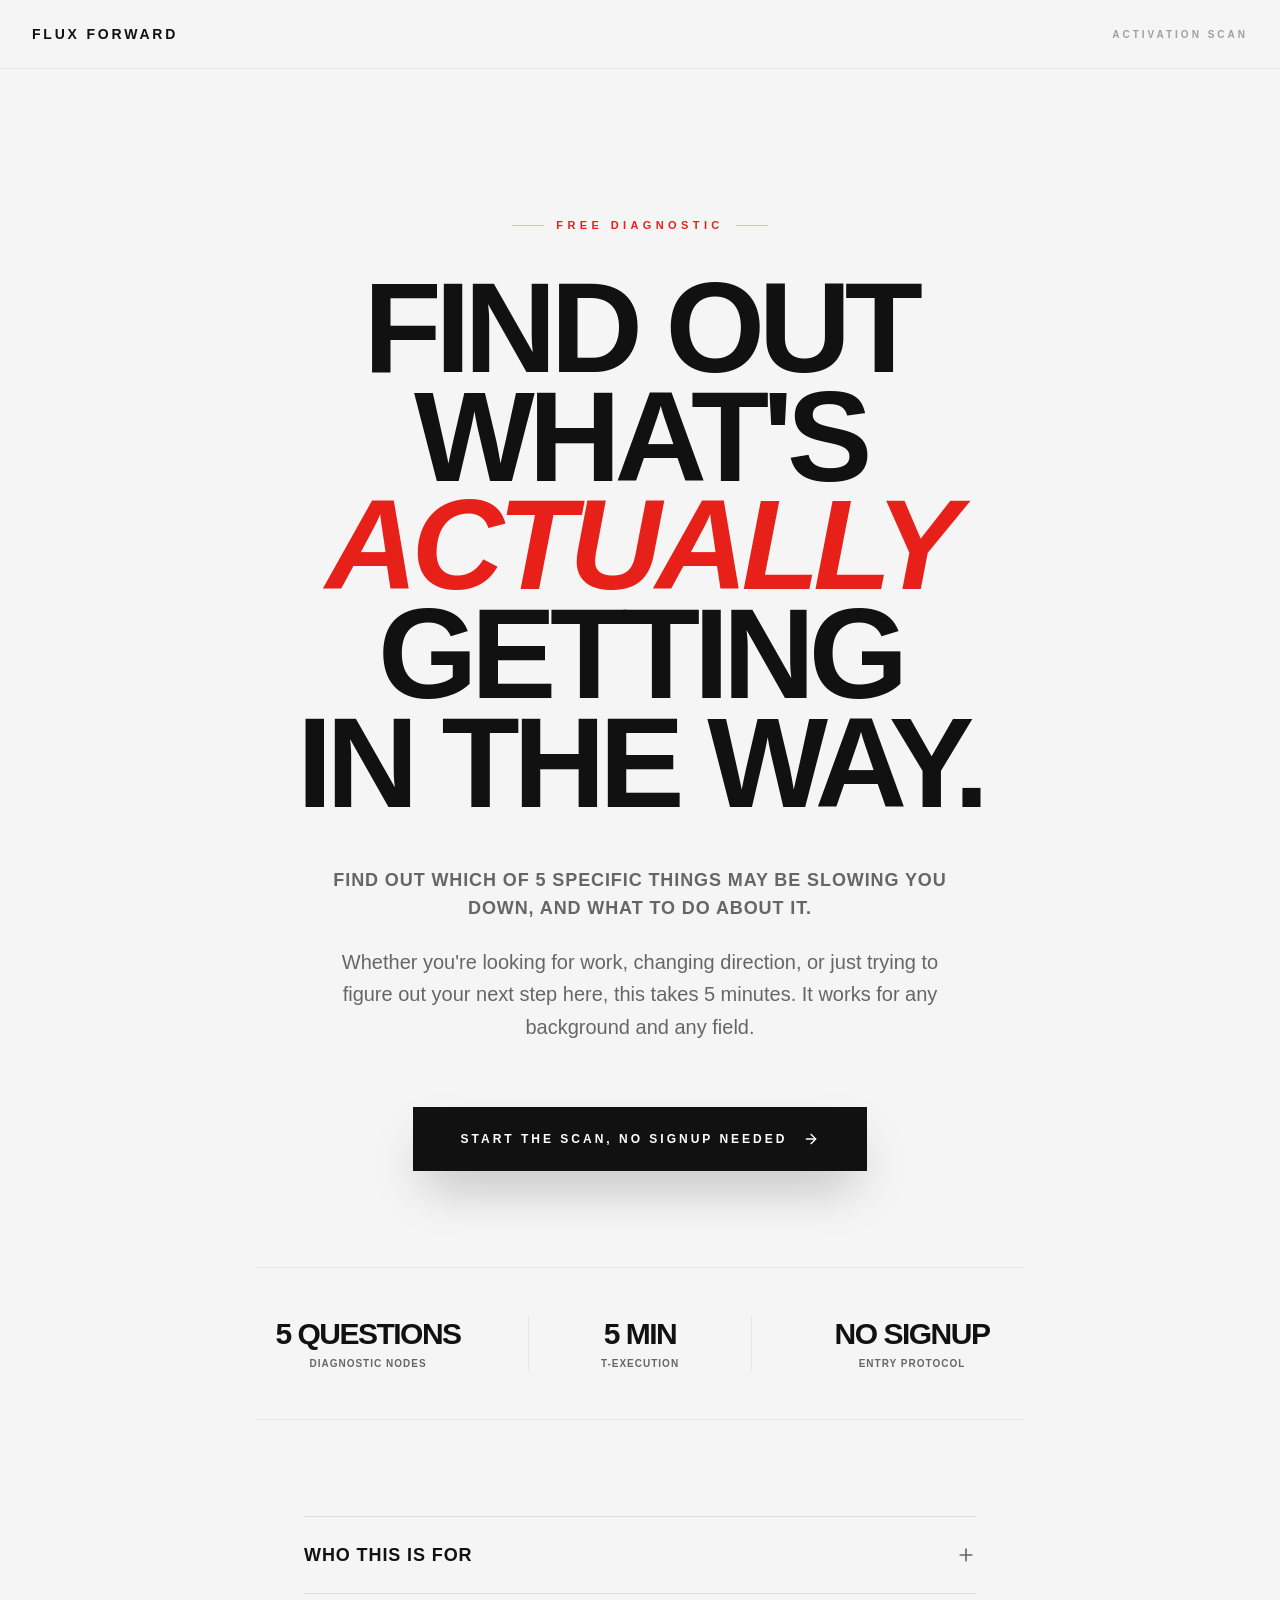
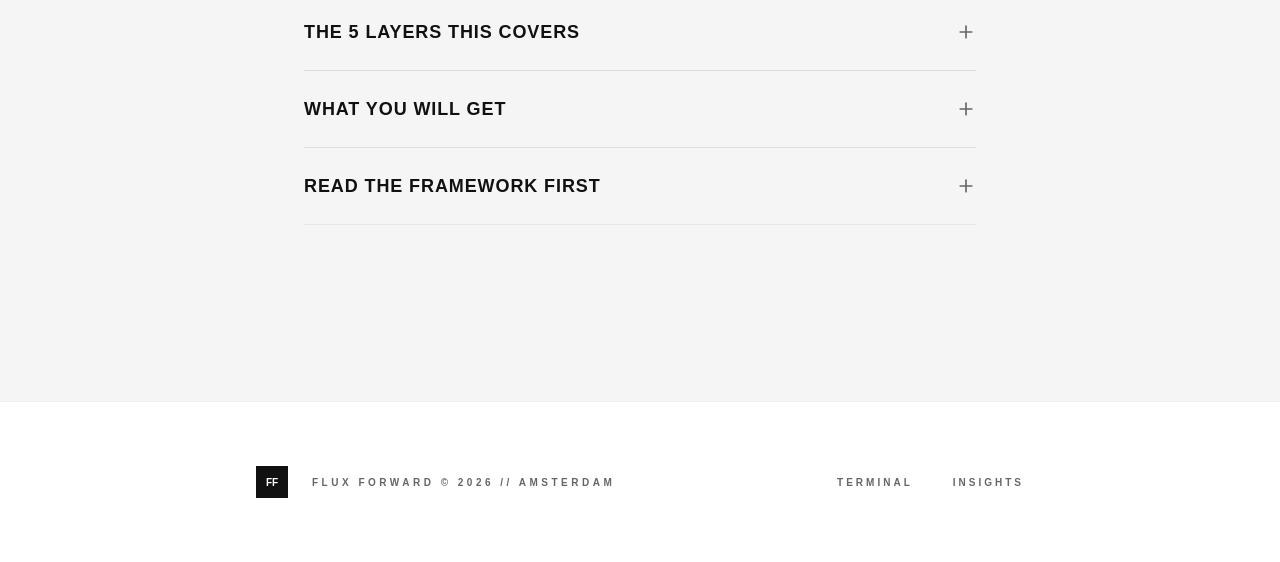
==== commit 741d8191: "Add files via upload" ====
--- a/start/index.html
+++ b/start/index.html
@@ -4,8 +4,8 @@
     <meta charset="UTF-8" />
     <meta name="viewport" content="width=device-width, initial-scale=1.0" />
     <title>My Google AI Studio App</title>
-<script type="module" crossorigin src="./assets/index-CwFKJrKI.js"></script>
-<link rel="stylesheet" crossorigin href="./assets/index-BtBpvX5g.css">
+    <script type="module" crossorigin src="./assets/index-geIXN5Db.js"></script>
+    <link rel="stylesheet" crossorigin href="./assets/index-CYXqYGF8.css">
   </head>
   <body>
     <div id="root"></div>
--- a/start/assets/index-CYXqYGF8.css
+++ b/start/assets/index-CYXqYGF8.css
@@ -0,0 +1 @@
+@import"https://fonts.googleapis.com/css2?family=Inter:wght@400;500;600;700&family=Barlow:wght@400;600;700&family=Barlow+Condensed:wght@700;800&display=swap";/*! tailwindcss v4.2.4 | MIT License | https://tailwindcss.com */@layer properties{@supports (((-webkit-hyphens:none)) and (not (margin-trim:inline))) or ((-moz-orient:inline) and (not (color:rgb(from red r g b)))){*,:before,:after,::backdrop{--tw-translate-x:0;--tw-translate-y:0;--tw-translate-z:0;--tw-scale-x:1;--tw-scale-y:1;--tw-scale-z:1;--tw-space-y-reverse:0;--tw-border-style:solid;--tw-leading:initial;--tw-font-weight:initial;--tw-tracking:initial;--tw-shadow:0 0 #0000;--tw-shadow-color:initial;--tw-shadow-alpha:100%;--tw-inset-shadow:0 0 #0000;--tw-inset-shadow-color:initial;--tw-inset-shadow-alpha:100%;--tw-ring-color:initial;--tw-ring-shadow:0 0 #0000;--tw-inset-ring-color:initial;--tw-inset-ring-shadow:0 0 #0000;--tw-ring-inset:initial;--tw-ring-offset-width:0px;--tw-ring-offset-color:#fff;--tw-ring-offset-shadow:0 0 #0000;--tw-blur:initial;--tw-brightness:initial;--tw-contrast:initial;--tw-grayscale:initial;--tw-hue-rotate:initial;--tw-invert:initial;--tw-opacity:initial;--tw-saturate:initial;--tw-sepia:initial;--tw-drop-shadow:initial;--tw-drop-shadow-color:initial;--tw-drop-shadow-alpha:100%;--tw-drop-shadow-size:initial;--tw-backdrop-blur:initial;--tw-backdrop-brightness:initial;--tw-backdrop-contrast:initial;--tw-backdrop-grayscale:initial;--tw-backdrop-hue-rotate:initial;--tw-backdrop-invert:initial;--tw-backdrop-opacity:initial;--tw-backdrop-saturate:initial;--tw-backdrop-sepia:initial;--tw-duration:initial}}}@layer theme{:root,:host{--font-sans:"Inter", ui-sans-serif, system-ui, sans-serif;--font-mono:"JetBrains Mono", ui-monospace, monospace;--color-green-600:oklch(62.7% .194 149.214);--color-zinc-100:oklch(96.7% .001 286.375);--color-zinc-300:oklch(87.1% .006 286.286);--color-zinc-600:oklch(44.2% .017 285.786);--color-zinc-700:oklch(37% .013 285.805);--color-zinc-800:oklch(27.4% .006 286.033);--color-neutral-900:oklch(20.5% 0 0);--color-white:#fff;--spacing:.25rem;--container-sm:24rem;--container-lg:32rem;--container-xl:36rem;--container-2xl:42rem;--container-3xl:48rem;--text-xs:.75rem;--text-xs--line-height:calc(1 / .75);--text-sm:.875rem;--text-sm--line-height:calc(1.25 / .875);--text-base:1rem;--text-base--line-height: 1.5 ;--text-lg:1.125rem;--text-lg--line-height:calc(1.75 / 1.125);--text-xl:1.25rem;--text-xl--line-height:calc(1.75 / 1.25);--text-2xl:1.5rem;--text-2xl--line-height:calc(2 / 1.5);--text-3xl:1.875rem;--text-3xl--line-height: 1.2 ;--text-4xl:2.25rem;--text-4xl--line-height:calc(2.5 / 2.25);--text-5xl:3rem;--text-5xl--line-height:1;--text-6xl:3.75rem;--text-6xl--line-height:1;--text-7xl:4.5rem;--text-7xl--line-height:1;--font-weight-medium:500;--font-weight-semibold:600;--font-weight-bold:700;--font-weight-extrabold:800;--tracking-tighter:-.05em;--tracking-tight:-.025em;--tracking-wide:.025em;--tracking-wider:.05em;--tracking-widest:.1em;--leading-snug:1.375;--leading-relaxed:1.625;--radius-lg:.5rem;--animate-pulse:pulse 2s cubic-bezier(.4, 0, .6, 1) infinite;--blur-md:12px;--blur-2xl:40px;--default-transition-duration:.15s;--default-transition-timing-function:cubic-bezier(.4, 0, .2, 1);--default-font-family:var(--font-sans);--default-mono-font-family:var(--font-mono);--font-barlow:"Barlow", sans-serif;--font-condensed:"Barlow Condensed", sans-serif;--color-brand-red:#e8201a;--color-brand-red-light:#fef1f0;--color-surface-bg:#f5f5f5;--color-border-subtle:#0000000f;--color-text-main:#111;--color-text-dim:#666}}@layer base{*,:after,:before,::backdrop{box-sizing:border-box;border:0 solid;margin:0;padding:0}::file-selector-button{box-sizing:border-box;border:0 solid;margin:0;padding:0}html,:host{-webkit-text-size-adjust:100%;-moz-tab-size:4;tab-size:4;line-height:1.5;font-family:var(--default-font-family,ui-sans-serif, system-ui, sans-serif, "Apple Color Emoji", "Segoe UI Emoji", "Segoe UI Symbol", "Noto Color Emoji");font-feature-settings:var(--default-font-feature-settings,normal);font-variation-settings:var(--default-font-variation-settings,normal);-webkit-tap-highlight-color:transparent}hr{height:0;color:inherit;border-top-width:1px}abbr:where([title]){-webkit-text-decoration:underline dotted;text-decoration:underline dotted}h1,h2,h3,h4,h5,h6{font-size:inherit;font-weight:inherit}a{color:inherit;-webkit-text-decoration:inherit;text-decoration:inherit}b,strong{font-weight:bolder}code,kbd,samp,pre{font-family:var(--default-mono-font-family,ui-monospace, SFMono-Regular, Menlo, Monaco, Consolas, "Liberation Mono", "Courier New", monospace);font-feature-settings:var(--default-mono-font-feature-settings,normal);font-variation-settings:var(--default-mono-font-variation-settings,normal);font-size:1em}small{font-size:80%}sub,sup{vertical-align:baseline;font-size:75%;line-height:0;position:relative}sub{bottom:-.25em}sup{top:-.5em}table{text-indent:0;border-color:inherit;border-collapse:collapse}:-moz-focusring{outline:auto}progress{vertical-align:baseline}summary{display:list-item}ol,ul,menu{list-style:none}img,svg,video,canvas,audio,iframe,embed,object{vertical-align:middle;display:block}img,video{max-width:100%;height:auto}button,input,select,optgroup,textarea{font:inherit;font-feature-settings:inherit;font-variation-settings:inherit;letter-spacing:inherit;color:inherit;opacity:1;background-color:#0000;border-radius:0}::file-selector-button{font:inherit;font-feature-settings:inherit;font-variation-settings:inherit;letter-spacing:inherit;color:inherit;opacity:1;background-color:#0000;border-radius:0}:where(select:is([multiple],[size])) optgroup{font-weight:bolder}:where(select:is([multiple],[size])) optgroup option{padding-inline-start:20px}::file-selector-button{margin-inline-end:4px}::placeholder{opacity:1}@supports (not ((-webkit-appearance:-apple-pay-button))) or (contain-intrinsic-size:1px){::placeholder{color:currentColor}@supports (color:color-mix(in lab,red,red)){::placeholder{color:color-mix(in oklab,currentcolor 50%,transparent)}}}textarea{resize:vertical}::-webkit-search-decoration{-webkit-appearance:none}::-webkit-date-and-time-value{min-height:1lh;text-align:inherit}::-webkit-datetime-edit{display:inline-flex}::-webkit-datetime-edit-fields-wrapper{padding:0}::-webkit-datetime-edit{padding-block:0}::-webkit-datetime-edit-year-field{padding-block:0}::-webkit-datetime-edit-month-field{padding-block:0}::-webkit-datetime-edit-day-field{padding-block:0}::-webkit-datetime-edit-hour-field{padding-block:0}::-webkit-datetime-edit-minute-field{padding-block:0}::-webkit-datetime-edit-second-field{padding-block:0}::-webkit-datetime-edit-millisecond-field{padding-block:0}::-webkit-datetime-edit-meridiem-field{padding-block:0}::-webkit-calendar-picker-indicator{line-height:1}:-moz-ui-invalid{box-shadow:none}button,input:where([type=button],[type=reset],[type=submit]){-webkit-appearance:button;-moz-appearance:button;appearance:button}::file-selector-button{-webkit-appearance:button;-moz-appearance:button;appearance:button}::-webkit-inner-spin-button{height:auto}::-webkit-outer-spin-button{height:auto}[hidden]:where(:not([hidden=until-found])){display:none!important}body{background-color:var(--color-surface-bg);color:var(--color-text-main);-webkit-font-smoothing:antialiased;-moz-osx-font-smoothing:grayscale;font-feature-settings:"cv02","cv03","cv04","cv11"}}@layer components;@layer utilities{.pointer-events-none{pointer-events:none}.invisible{visibility:hidden}.visible{visibility:visible}.absolute{position:absolute}.fixed{position:fixed}.relative{position:relative}.-inset-4{inset:calc(var(--spacing) * -4)}.start{inset-inline-start:var(--spacing)}.end{inset-inline-end:var(--spacing)}.top-0{top:calc(var(--spacing) * 0)}.top-full{top:100%}.bottom-0{bottom:calc(var(--spacing) * 0)}.bottom-full{bottom:100%}.left-0{left:calc(var(--spacing) * 0)}.left-0\.5{left:calc(var(--spacing) * .5)}.left-1\/2{left:50%}.z-40{z-index:40}.z-50{z-index:50}.mx-auto{margin-inline:auto}.mt-1{margin-top:calc(var(--spacing) * 1)}.mt-4{margin-top:calc(var(--spacing) * 4)}.mb-1{margin-bottom:calc(var(--spacing) * 1)}.mb-2{margin-bottom:calc(var(--spacing) * 2)}.mb-4{margin-bottom:calc(var(--spacing) * 4)}.mb-6{margin-bottom:calc(var(--spacing) * 6)}.mb-10{margin-bottom:calc(var(--spacing) * 10)}.mb-12{margin-bottom:calc(var(--spacing) * 12)}.mb-16{margin-bottom:calc(var(--spacing) * 16)}.mb-20{margin-bottom:calc(var(--spacing) * 20)}.mb-24{margin-bottom:calc(var(--spacing) * 24)}.block{display:block}.flex{display:flex}.grid{display:grid}.hidden{display:none}.inline-block{display:inline-block}.inline-flex{display:inline-flex}.h-1{height:calc(var(--spacing) * 1)}.h-1\.5{height:calc(var(--spacing) * 1.5)}.h-3{height:calc(var(--spacing) * 3)}.h-3\.5{height:calc(var(--spacing) * 3.5)}.h-4{height:calc(var(--spacing) * 4)}.h-5{height:calc(var(--spacing) * 5)}.h-6{height:calc(var(--spacing) * 6)}.h-8{height:calc(var(--spacing) * 8)}.h-10{height:calc(var(--spacing) * 10)}.h-24{height:calc(var(--spacing) * 24)}.h-\[1px\]{height:1px}.h-\[2px\]{height:2px}.h-full{height:100%}.h-px{height:1px}.min-h-screen{min-height:100vh}.w-1{width:calc(var(--spacing) * 1)}.w-1\.5{width:calc(var(--spacing) * 1.5)}.w-3{width:calc(var(--spacing) * 3)}.w-3\.5{width:calc(var(--spacing) * 3.5)}.w-4{width:calc(var(--spacing) * 4)}.w-5{width:calc(var(--spacing) * 5)}.w-6{width:calc(var(--spacing) * 6)}.w-8{width:calc(var(--spacing) * 8)}.w-10{width:calc(var(--spacing) * 10)}.w-16{width:calc(var(--spacing) * 16)}.w-24{width:calc(var(--spacing) * 24)}.w-48{width:calc(var(--spacing) * 48)}.w-\[2px\]{width:2px}.w-full{width:100%}.max-w-2xl{max-width:var(--container-2xl)}.max-w-3xl{max-width:var(--container-3xl)}.max-w-lg{max-width:var(--container-lg)}.max-w-sm{max-width:var(--container-sm)}.max-w-xl{max-width:var(--container-xl)}.flex-1{flex:1}.flex-shrink-0{flex-shrink:0}.-translate-x-1\/2{--tw-translate-x: -50% ;translate:var(--tw-translate-x) var(--tw-translate-y)}.scale-y-0{--tw-scale-y:0%;scale:var(--tw-scale-x) var(--tw-scale-y)}.scale-y-100{--tw-scale-y:100%;scale:var(--tw-scale-x) var(--tw-scale-y)}.animate-pulse{animation:var(--animate-pulse)}.cursor-help{cursor:help}.cursor-pointer{cursor:pointer}.list-none{list-style-type:none}.appearance-none{-webkit-appearance:none;-moz-appearance:none;appearance:none}.grid-cols-1{grid-template-columns:repeat(1,minmax(0,1fr))}.flex-col{flex-direction:column}.items-center{align-items:center}.items-end{align-items:flex-end}.items-start{align-items:flex-start}.justify-between{justify-content:space-between}.justify-center{justify-content:center}.gap-1\.5{gap:calc(var(--spacing) * 1.5)}.gap-2{gap:calc(var(--spacing) * 2)}.gap-3{gap:calc(var(--spacing) * 3)}.gap-4{gap:calc(var(--spacing) * 4)}.gap-6{gap:calc(var(--spacing) * 6)}.gap-8{gap:calc(var(--spacing) * 8)}.gap-10{gap:calc(var(--spacing) * 10)}.gap-12{gap:calc(var(--spacing) * 12)}.gap-px{gap:1px}:where(.space-y-0>:not(:last-child)){--tw-space-y-reverse:0;margin-block-start:calc(calc(var(--spacing) * 0) * var(--tw-space-y-reverse));margin-block-end:calc(calc(var(--spacing) * 0) * calc(1 - var(--tw-space-y-reverse)))}:where(.space-y-4>:not(:last-child)){--tw-space-y-reverse:0;margin-block-start:calc(calc(var(--spacing) * 4) * var(--tw-space-y-reverse));margin-block-end:calc(calc(var(--spacing) * 4) * calc(1 - var(--tw-space-y-reverse)))}:where(.space-y-6>:not(:last-child)){--tw-space-y-reverse:0;margin-block-start:calc(calc(var(--spacing) * 6) * var(--tw-space-y-reverse));margin-block-end:calc(calc(var(--spacing) * 6) * calc(1 - var(--tw-space-y-reverse)))}:where(.space-y-8>:not(:last-child)){--tw-space-y-reverse:0;margin-block-start:calc(calc(var(--spacing) * 8) * var(--tw-space-y-reverse));margin-block-end:calc(calc(var(--spacing) * 8) * calc(1 - var(--tw-space-y-reverse)))}:where(.space-y-10>:not(:last-child)){--tw-space-y-reverse:0;margin-block-start:calc(calc(var(--spacing) * 10) * var(--tw-space-y-reverse));margin-block-end:calc(calc(var(--spacing) * 10) * calc(1 - var(--tw-space-y-reverse)))}:where(.space-y-12>:not(:last-child)){--tw-space-y-reverse:0;margin-block-start:calc(calc(var(--spacing) * 12) * var(--tw-space-y-reverse));margin-block-end:calc(calc(var(--spacing) * 12) * calc(1 - var(--tw-space-y-reverse)))}:where(.space-y-16>:not(:last-child)){--tw-space-y-reverse:0;margin-block-start:calc(calc(var(--spacing) * 16) * var(--tw-space-y-reverse));margin-block-end:calc(calc(var(--spacing) * 16) * calc(1 - var(--tw-space-y-reverse)))}:where(.space-y-20>:not(:last-child)){--tw-space-y-reverse:0;margin-block-start:calc(calc(var(--spacing) * 20) * var(--tw-space-y-reverse));margin-block-end:calc(calc(var(--spacing) * 20) * calc(1 - var(--tw-space-y-reverse)))}:where(.space-y-32>:not(:last-child)){--tw-space-y-reverse:0;margin-block-start:calc(calc(var(--spacing) * 32) * var(--tw-space-y-reverse));margin-block-end:calc(calc(var(--spacing) * 32) * calc(1 - var(--tw-space-y-reverse)))}.overflow-hidden{overflow:hidden}.rounded{border-radius:.25rem}.rounded-full{border-radius:3.40282e38px}.rounded-lg{border-radius:var(--radius-lg)}.border{border-style:var(--tw-border-style);border-width:1px}.border-8{border-style:var(--tw-border-style);border-width:8px}.border-x{border-inline-style:var(--tw-border-style);border-inline-width:1px}.border-y{border-block-style:var(--tw-border-style);border-block-width:1px}.border-t{border-top-style:var(--tw-border-style);border-top-width:1px}.border-b{border-bottom-style:var(--tw-border-style);border-bottom-width:1px}.border-l{border-left-style:var(--tw-border-style);border-left-width:1px}.border-dotted{--tw-border-style:dotted;border-style:dotted}.border-border-subtle{border-color:var(--color-border-subtle)}.border-brand-red{border-color:var(--color-brand-red)}.border-text-main{border-color:var(--color-text-main)}.border-text-main\/5{border-color:#1111110d}@supports (color:color-mix(in lab,red,red)){.border-text-main\/5{border-color:color-mix(in oklab,var(--color-text-main) 5%,transparent)}}.border-text-main\/10{border-color:#1111111a}@supports (color:color-mix(in lab,red,red)){.border-text-main\/10{border-color:color-mix(in oklab,var(--color-text-main) 10%,transparent)}}.border-text-main\/20{border-color:#1113}@supports (color:color-mix(in lab,red,red)){.border-text-main\/20{border-color:color-mix(in oklab,var(--color-text-main) 20%,transparent)}}.border-transparent{border-color:#0000}.border-zinc-700{border-color:var(--color-zinc-700)}.border-t-zinc-800{border-top-color:var(--color-zinc-800)}.bg-brand-red{background-color:var(--color-brand-red)}.bg-brand-red\/10{background-color:#e8201a1a}@supports (color:color-mix(in lab,red,red)){.bg-brand-red\/10{background-color:color-mix(in oklab,var(--color-brand-red) 10%,transparent)}}.bg-brand-red\/20{background-color:#e8201a33}@supports (color:color-mix(in lab,red,red)){.bg-brand-red\/20{background-color:color-mix(in oklab,var(--color-brand-red) 20%,transparent)}}.bg-brand-red\/30{background-color:#e8201a4d}@supports (color:color-mix(in lab,red,red)){.bg-brand-red\/30{background-color:color-mix(in oklab,var(--color-brand-red) 30%,transparent)}}.bg-surface-bg{background-color:var(--color-surface-bg)}.bg-surface-bg\/80{background-color:#f5f5f5cc}@supports (color:color-mix(in lab,red,red)){.bg-surface-bg\/80{background-color:color-mix(in oklab,var(--color-surface-bg) 80%,transparent)}}.bg-text-main{background-color:var(--color-text-main)}.bg-text-main\/10{background-color:#1111111a}@supports (color:color-mix(in lab,red,red)){.bg-text-main\/10{background-color:color-mix(in oklab,var(--color-text-main) 10%,transparent)}}.bg-transparent{background-color:#0000}.bg-white{background-color:var(--color-white)}.bg-white\/50{background-color:#ffffff80}@supports (color:color-mix(in lab,red,red)){.bg-white\/50{background-color:color-mix(in oklab,var(--color-white) 50%,transparent)}}.bg-zinc-800{background-color:var(--color-zinc-800)}.p-4{padding:calc(var(--spacing) * 4)}.p-8{padding:calc(var(--spacing) * 8)}.p-10{padding:calc(var(--spacing) * 10)}.p-12{padding:calc(var(--spacing) * 12)}.px-2{padding-inline:calc(var(--spacing) * 2)}.px-4{padding-inline:calc(var(--spacing) * 4)}.px-6{padding-inline:calc(var(--spacing) * 6)}.px-8{padding-inline:calc(var(--spacing) * 8)}.px-12{padding-inline:calc(var(--spacing) * 12)}.py-1{padding-block:calc(var(--spacing) * 1)}.py-2{padding-block:calc(var(--spacing) * 2)}.py-4{padding-block:calc(var(--spacing) * 4)}.py-6{padding-block:calc(var(--spacing) * 6)}.py-12{padding-block:calc(var(--spacing) * 12)}.py-16{padding-block:calc(var(--spacing) * 16)}.py-20{padding-block:calc(var(--spacing) * 20)}.pt-1{padding-top:calc(var(--spacing) * 1)}.pt-6{padding-top:calc(var(--spacing) * 6)}.pt-10{padding-top:calc(var(--spacing) * 10)}.pt-12{padding-top:calc(var(--spacing) * 12)}.pt-32{padding-top:calc(var(--spacing) * 32)}.pb-6{padding-bottom:calc(var(--spacing) * 6)}.pb-8{padding-bottom:calc(var(--spacing) * 8)}.pb-10{padding-bottom:calc(var(--spacing) * 10)}.pb-24{padding-bottom:calc(var(--spacing) * 24)}.pl-10{padding-left:calc(var(--spacing) * 10)}.text-center{text-align:center}.text-left{text-align:left}.font-barlow{font-family:var(--font-barlow)}.font-condensed{font-family:var(--font-condensed)}.font-mono{font-family:var(--font-mono)}.font-sans{font-family:var(--font-sans)}.text-2xl{font-size:var(--text-2xl);line-height:var(--tw-leading,var(--text-2xl--line-height))}.text-3xl{font-size:var(--text-3xl);line-height:var(--tw-leading,var(--text-3xl--line-height))}.text-4xl{font-size:var(--text-4xl);line-height:var(--tw-leading,var(--text-4xl--line-height))}.text-5xl{font-size:var(--text-5xl);line-height:var(--tw-leading,var(--text-5xl--line-height))}.text-6xl{font-size:var(--text-6xl);line-height:var(--tw-leading,var(--text-6xl--line-height))}.text-7xl{font-size:var(--text-7xl);line-height:var(--tw-leading,var(--text-7xl--line-height))}.text-base{font-size:var(--text-base);line-height:var(--tw-leading,var(--text-base--line-height))}.text-lg{font-size:var(--text-lg);line-height:var(--tw-leading,var(--text-lg--line-height))}.text-sm{font-size:var(--text-sm);line-height:var(--tw-leading,var(--text-sm--line-height))}.text-xl{font-size:var(--text-xl);line-height:var(--tw-leading,var(--text-xl--line-height))}.text-xs{font-size:var(--text-xs);line-height:var(--tw-leading,var(--text-xs--line-height))}.text-\[9px\]{font-size:9px}.text-\[10px\]{font-size:10px}.text-\[11px\]{font-size:11px}.leading-\[0\.8\]{--tw-leading:.8;line-height:.8}.leading-\[0\.9\]{--tw-leading:.9;line-height:.9}.leading-\[0\.85\]{--tw-leading:.85;line-height:.85}.leading-\[1\.0\]{--tw-leading:1;line-height:1}.leading-relaxed{--tw-leading:var(--leading-relaxed);line-height:var(--leading-relaxed)}.leading-snug{--tw-leading:var(--leading-snug);line-height:var(--leading-snug)}.font-bold{--tw-font-weight:var(--font-weight-bold);font-weight:var(--font-weight-bold)}.font-extrabold{--tw-font-weight:var(--font-weight-extrabold);font-weight:var(--font-weight-extrabold)}.font-medium{--tw-font-weight:var(--font-weight-medium);font-weight:var(--font-weight-medium)}.font-semibold{--tw-font-weight:var(--font-weight-semibold);font-weight:var(--font-weight-semibold)}.tracking-\[0\.2em\]{--tw-tracking:.2em;letter-spacing:.2em}.tracking-\[0\.3em\]{--tw-tracking:.3em;letter-spacing:.3em}.tracking-\[0\.4em\]{--tw-tracking:.4em;letter-spacing:.4em}.tracking-\[0\.05em\]{--tw-tracking:.05em;letter-spacing:.05em}.tracking-\[0\.5em\]{--tw-tracking:.5em;letter-spacing:.5em}.tracking-\[0\.25em\]{--tw-tracking:.25em;letter-spacing:.25em}.tracking-\[0\.35em\]{--tw-tracking:.35em;letter-spacing:.35em}.tracking-tight{--tw-tracking:var(--tracking-tight);letter-spacing:var(--tracking-tight)}.tracking-tighter{--tw-tracking:var(--tracking-tighter);letter-spacing:var(--tracking-tighter)}.tracking-wide{--tw-tracking:var(--tracking-wide);letter-spacing:var(--tracking-wide)}.tracking-wider{--tw-tracking:var(--tracking-wider);letter-spacing:var(--tracking-wider)}.tracking-widest{--tw-tracking:var(--tracking-widest);letter-spacing:var(--tracking-widest)}.text-brand-red{color:var(--color-brand-red)}.text-green-600{color:var(--color-green-600)}.text-text-dim{color:var(--color-text-dim)}.text-text-dim\/60{color:#6669}@supports (color:color-mix(in lab,red,red)){.text-text-dim\/60{color:color-mix(in oklab,var(--color-text-dim) 60%,transparent)}}.text-text-main{color:var(--color-text-main)}.text-white{color:var(--color-white)}.text-zinc-100{color:var(--color-zinc-100)}.text-zinc-300{color:var(--color-zinc-300)}.text-zinc-600{color:var(--color-zinc-600)}.uppercase{text-transform:uppercase}.italic{font-style:italic}.underline{text-decoration-line:underline}.decoration-brand-red\/10{text-decoration-color:#e8201a1a}@supports (color:color-mix(in lab,red,red)){.decoration-brand-red\/10{-webkit-text-decoration-color:color-mix(in oklab,var(--color-brand-red) 10%,transparent);text-decoration-color:color-mix(in oklab,var(--color-brand-red) 10%,transparent)}}.underline-offset-4{text-underline-offset:4px}.underline-offset-8{text-underline-offset:8px}.opacity-0{opacity:0}.opacity-20{opacity:.2}.opacity-40{opacity:.4}.shadow-2xl{--tw-shadow:0 25px 50px -12px var(--tw-shadow-color,#00000040);box-shadow:var(--tw-inset-shadow),var(--tw-inset-ring-shadow),var(--tw-ring-offset-shadow),var(--tw-ring-shadow),var(--tw-shadow)}.shadow-xl{--tw-shadow:0 20px 25px -5px var(--tw-shadow-color,#0000001a), 0 8px 10px -6px var(--tw-shadow-color,#0000001a);box-shadow:var(--tw-inset-shadow),var(--tw-inset-ring-shadow),var(--tw-ring-offset-shadow),var(--tw-ring-shadow),var(--tw-shadow)}.blur-2xl{--tw-blur:blur(var(--blur-2xl));filter:var(--tw-blur,) var(--tw-brightness,) var(--tw-contrast,) var(--tw-grayscale,) var(--tw-hue-rotate,) var(--tw-invert,) var(--tw-saturate,) var(--tw-sepia,) var(--tw-drop-shadow,)}.backdrop-blur-md{--tw-backdrop-blur:blur(var(--blur-md));-webkit-backdrop-filter:var(--tw-backdrop-blur,) var(--tw-backdrop-brightness,) var(--tw-backdrop-contrast,) var(--tw-backdrop-grayscale,) var(--tw-backdrop-hue-rotate,) var(--tw-backdrop-invert,) var(--tw-backdrop-opacity,) var(--tw-backdrop-saturate,) var(--tw-backdrop-sepia,);backdrop-filter:var(--tw-backdrop-blur,) var(--tw-backdrop-brightness,) var(--tw-backdrop-contrast,) var(--tw-backdrop-grayscale,) var(--tw-backdrop-hue-rotate,) var(--tw-backdrop-invert,) var(--tw-backdrop-opacity,) var(--tw-backdrop-saturate,) var(--tw-backdrop-sepia,)}.transition{transition-property:color,background-color,border-color,outline-color,text-decoration-color,fill,stroke,--tw-gradient-from,--tw-gradient-via,--tw-gradient-to,opacity,box-shadow,transform,translate,scale,rotate,filter,-webkit-backdrop-filter,backdrop-filter,display,content-visibility,overlay,pointer-events;transition-timing-function:var(--tw-ease,var(--default-transition-timing-function));transition-duration:var(--tw-duration,var(--default-transition-duration))}.transition-all{transition-property:all;transition-timing-function:var(--tw-ease,var(--default-transition-timing-function));transition-duration:var(--tw-duration,var(--default-transition-duration))}.transition-colors{transition-property:color,background-color,border-color,outline-color,text-decoration-color,fill,stroke,--tw-gradient-from,--tw-gradient-via,--tw-gradient-to;transition-timing-function:var(--tw-ease,var(--default-transition-timing-function));transition-duration:var(--tw-duration,var(--default-transition-duration))}.transition-opacity{transition-property:opacity;transition-timing-function:var(--tw-ease,var(--default-transition-timing-function));transition-duration:var(--tw-duration,var(--default-transition-duration))}.transition-transform{transition-property:transform,translate,scale,rotate;transition-timing-function:var(--tw-ease,var(--default-transition-timing-function));transition-duration:var(--tw-duration,var(--default-transition-duration))}.duration-300{--tw-duration:.3s;transition-duration:.3s}.duration-500{--tw-duration:.5s;transition-duration:.5s}.duration-700{--tw-duration:.7s;transition-duration:.7s}.outline-none{--tw-outline-style:none;outline-style:none}.select-none{-webkit-user-select:none;user-select:none}@media(hover:hover){.group-hover\:translate-x-1:is(:where(.group):hover *){--tw-translate-x:calc(var(--spacing) * 1);translate:var(--tw-translate-x) var(--tw-translate-y)}.group-hover\:scale-y-100:is(:where(.group):hover *){--tw-scale-y:100%;scale:var(--tw-scale-x) var(--tw-scale-y)}.group-hover\:border-text-main:is(:where(.group):hover *){border-color:var(--color-text-main)}.group-hover\:bg-brand-red\/40:is(:where(.group):hover *){background-color:#e8201a66}@supports (color:color-mix(in lab,red,red)){.group-hover\:bg-brand-red\/40:is(:where(.group):hover *){background-color:color-mix(in oklab,var(--color-brand-red) 40%,transparent)}}.group-hover\:bg-text-main\/30:is(:where(.group):hover *){background-color:#1111114d}@supports (color:color-mix(in lab,red,red)){.group-hover\:bg-text-main\/30:is(:where(.group):hover *){background-color:color-mix(in oklab,var(--color-text-main) 30%,transparent)}}.group-hover\:text-brand-red:is(:where(.group):hover *){color:var(--color-brand-red)}.group-hover\:text-text-main:is(:where(.group):hover *){color:var(--color-text-main)}.group-hover\:opacity-100:is(:where(.group):hover *){opacity:1}.group-hover\/link\:text-brand-red:is(:where(.group\/link):hover *){color:var(--color-brand-red)}}.peer-checked\:opacity-100:is(:where(.peer):checked~*){opacity:1}.selection\:bg-brand-red-light ::selection{background-color:var(--color-brand-red-light)}.selection\:bg-brand-red-light::selection{background-color:var(--color-brand-red-light)}.selection\:text-brand-red ::selection{color:var(--color-brand-red)}.selection\:text-brand-red::selection{color:var(--color-brand-red)}.placeholder\:text-text-dim\/20::placeholder{color:#6663}@supports (color:color-mix(in lab,red,red)){.placeholder\:text-text-dim\/20::placeholder{color:color-mix(in oklab,var(--color-text-dim) 20%,transparent)}}.checked\:border-brand-red:checked{border-color:var(--color-brand-red)}.checked\:bg-brand-red:checked{background-color:var(--color-brand-red)}@media(hover:hover){.hover\:border-text-main\/10:hover{border-color:#1111111a}@supports (color:color-mix(in lab,red,red)){.hover\:border-text-main\/10:hover{border-color:color-mix(in oklab,var(--color-text-main) 10%,transparent)}}.hover\:border-text-main\/20:hover{border-color:#1113}@supports (color:color-mix(in lab,red,red)){.hover\:border-text-main\/20:hover{border-color:color-mix(in oklab,var(--color-text-main) 20%,transparent)}}.hover\:bg-brand-red:hover{background-color:var(--color-brand-red)}.hover\:bg-white:hover{background-color:var(--color-white)}.hover\:text-brand-red:hover{color:var(--color-brand-red)}.hover\:text-text-main:hover{color:var(--color-text-main)}.hover\:underline:hover{text-decoration-line:underline}}.focus\:border-brand-red:focus{border-color:var(--color-brand-red)}.focus\:outline-none:focus{--tw-outline-style:none;outline-style:none}.disabled\:cursor-not-allowed:disabled{cursor:not-allowed}.disabled\:opacity-10:disabled{opacity:.1}@media(min-width:40rem){.sm\:w-auto{width:auto}.sm\:grid-cols-2{grid-template-columns:repeat(2,minmax(0,1fr))}.sm\:grid-cols-3{grid-template-columns:repeat(3,minmax(0,1fr))}.sm\:flex-row{flex-direction:row}.sm\:p-16{padding:calc(var(--spacing) * 16)}.sm\:p-24{padding:calc(var(--spacing) * 24)}.sm\:text-2xl{font-size:var(--text-2xl);line-height:var(--tw-leading,var(--text-2xl--line-height))}.sm\:text-5xl{font-size:var(--text-5xl);line-height:var(--tw-leading,var(--text-5xl--line-height))}.sm\:text-6xl{font-size:var(--text-6xl);line-height:var(--tw-leading,var(--text-6xl--line-height))}.sm\:text-7xl{font-size:var(--text-7xl);line-height:var(--tw-leading,var(--text-7xl--line-height))}.sm\:text-\[8rem\]{font-size:8rem}}@media(min-width:48rem){.md\:grid-cols-2{grid-template-columns:repeat(2,minmax(0,1fr))}}}.markdown-body{font-size:var(--text-base);line-height:var(--tw-leading,var(--text-base--line-height));--tw-leading:var(--leading-relaxed);line-height:var(--leading-relaxed)}.markdown-body h1,.markdown-body h2,.markdown-body h3{margin-top:calc(var(--spacing) * 8);margin-bottom:calc(var(--spacing) * 4);font-family:var(--font-condensed);--tw-tracking:var(--tracking-tight);letter-spacing:var(--tracking-tight);color:var(--color-neutral-900);text-transform:uppercase}.markdown-body p{margin-bottom:calc(var(--spacing) * 4)}@property --tw-translate-x{syntax:"*";inherits:false;initial-value:0}@property --tw-translate-y{syntax:"*";inherits:false;initial-value:0}@property --tw-translate-z{syntax:"*";inherits:false;initial-value:0}@property --tw-scale-x{syntax:"*";inherits:false;initial-value:1}@property --tw-scale-y{syntax:"*";inherits:false;initial-value:1}@property --tw-scale-z{syntax:"*";inherits:false;initial-value:1}@property --tw-space-y-reverse{syntax:"*";inherits:false;initial-value:0}@property --tw-border-style{syntax:"*";inherits:false;initial-value:solid}@property --tw-leading{syntax:"*";inherits:false}@property --tw-font-weight{syntax:"*";inherits:false}@property --tw-tracking{syntax:"*";inherits:false}@property --tw-shadow{syntax:"*";inherits:false;initial-value:0 0 #0000}@property --tw-shadow-color{syntax:"*";inherits:false}@property --tw-shadow-alpha{syntax:"<percentage>";inherits:false;initial-value:100%}@property --tw-inset-shadow{syntax:"*";inherits:false;initial-value:0 0 #0000}@property --tw-inset-shadow-color{syntax:"*";inherits:false}@property --tw-inset-shadow-alpha{syntax:"<percentage>";inherits:false;initial-value:100%}@property --tw-ring-color{syntax:"*";inherits:false}@property --tw-ring-shadow{syntax:"*";inherits:false;initial-value:0 0 #0000}@property --tw-inset-ring-color{syntax:"*";inherits:false}@property --tw-inset-ring-shadow{syntax:"*";inherits:false;initial-value:0 0 #0000}@property --tw-ring-inset{syntax:"*";inherits:false}@property --tw-ring-offset-width{syntax:"<length>";inherits:false;initial-value:0}@property --tw-ring-offset-color{syntax:"*";inherits:false;initial-value:#fff}@property --tw-ring-offset-shadow{syntax:"*";inherits:false;initial-value:0 0 #0000}@property --tw-blur{syntax:"*";inherits:false}@property --tw-brightness{syntax:"*";inherits:false}@property --tw-contrast{syntax:"*";inherits:false}@property --tw-grayscale{syntax:"*";inherits:false}@property --tw-hue-rotate{syntax:"*";inherits:false}@property --tw-invert{syntax:"*";inherits:false}@property --tw-opacity{syntax:"*";inherits:false}@property --tw-saturate{syntax:"*";inherits:false}@property --tw-sepia{syntax:"*";inherits:false}@property --tw-drop-shadow{syntax:"*";inherits:false}@property --tw-drop-shadow-color{syntax:"*";inherits:false}@property --tw-drop-shadow-alpha{syntax:"<percentage>";inherits:false;initial-value:100%}@property --tw-drop-shadow-size{syntax:"*";inherits:false}@property --tw-backdrop-blur{syntax:"*";inherits:false}@property --tw-backdrop-brightness{syntax:"*";inherits:false}@property --tw-backdrop-contrast{syntax:"*";inherits:false}@property --tw-backdrop-grayscale{syntax:"*";inherits:false}@property --tw-backdrop-hue-rotate{syntax:"*";inherits:false}@property --tw-backdrop-invert{syntax:"*";inherits:false}@property --tw-backdrop-opacity{syntax:"*";inherits:false}@property --tw-backdrop-saturate{syntax:"*";inherits:false}@property --tw-backdrop-sepia{syntax:"*";inherits:false}@property --tw-duration{syntax:"*";inherits:false}@keyframes pulse{50%{opacity:.5}}
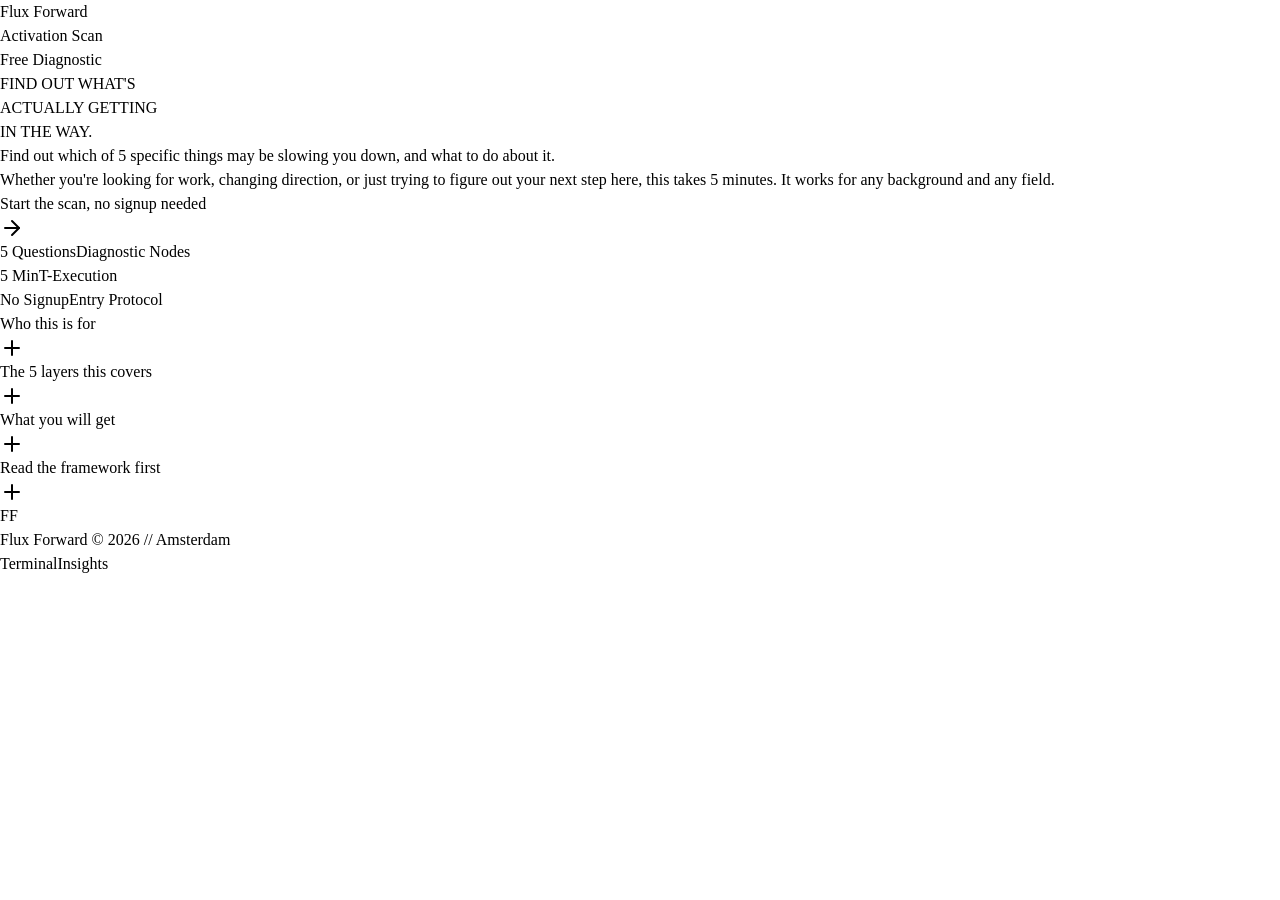
==== commit a475d276: "Add files via upload" ====
--- a/start/index.html
+++ b/start/index.html
@@ -4,8 +4,8 @@
     <meta charset="UTF-8" />
     <meta name="viewport" content="width=device-width, initial-scale=1.0" />
     <title>My Google AI Studio App</title>
-    <script type="module" crossorigin src="./assets/index-geIXN5Db.js"></script>
-    <link rel="stylesheet" crossorigin href="./assets/index-CYXqYGF8.css">
+    <script type="module" crossorigin src="./assets/index-CwFKJrKI.js"></script>
+    <link rel="stylesheet" crossorigin href="./assets/index-BtBpvX5g.css">
   </head>
   <body>
     <div id="root"></div>
--- a/start/assets/index-BtBpvX5g.css
+++ b/start/assets/index-BtBpvX5g.css
@@ -0,0 +1 @@
+@import"https://fonts.googleapis.com/css2?family=Inter:wght@400;500;600;700&family=Barlow:wght@400;600;700&family=Barlow+Condensed:wght@700;800&display=swap";@layer theme,base,components,utilities;@layer theme{@theme default{ --font-sans: ui-sans-serif, system-ui, sans-serif, "Apple Color Emoji", "Segoe UI Emoji", "Segoe UI Symbol", "Noto Color Emoji"; --font-serif: ui-serif, Georgia, Cambria, "Times New Roman", Times, serif; --font-mono: ui-monospace, SFMono-Regular, Menlo, Monaco, Consolas, "Liberation Mono", "Courier New", monospace; --color-red-50: oklch(97.1% .013 17.38); --color-red-100: oklch(93.6% .032 17.717); --color-red-200: oklch(88.5% .062 18.334); --color-red-300: oklch(80.8% .114 19.571); --color-red-400: oklch(70.4% .191 22.216); --color-red-500: oklch(63.7% .237 25.331); --color-red-600: oklch(57.7% .245 27.325); --color-red-700: oklch(50.5% .213 27.518); --color-red-800: oklch(44.4% .177 26.899); --color-red-900: oklch(39.6% .141 25.723); --color-red-950: oklch(25.8% .092 26.042); --color-orange-50: oklch(98% .016 73.684); --color-orange-100: oklch(95.4% .038 75.164); --color-orange-200: oklch(90.1% .076 70.697); --color-orange-300: oklch(83.7% .128 66.29); --color-orange-400: oklch(75% .183 55.934); --color-orange-500: oklch(70.5% .213 47.604); --color-orange-600: oklch(64.6% .222 41.116); --color-orange-700: oklch(55.3% .195 38.402); --color-orange-800: oklch(47% .157 37.304); --color-orange-900: oklch(40.8% .123 38.172); --color-orange-950: oklch(26.6% .079 36.259); --color-amber-50: oklch(98.7% .022 95.277); --color-amber-100: oklch(96.2% .059 95.617); --color-amber-200: oklch(92.4% .12 95.746); --color-amber-300: oklch(87.9% .169 91.605); --color-amber-400: oklch(82.8% .189 84.429); --color-amber-500: oklch(76.9% .188 70.08); --color-amber-600: oklch(66.6% .179 58.318); --color-amber-700: oklch(55.5% .163 48.998); --color-amber-800: oklch(47.3% .137 46.201); --color-amber-900: oklch(41.4% .112 45.904); --color-amber-950: oklch(27.9% .077 45.635); --color-yellow-50: oklch(98.7% .026 102.212); --color-yellow-100: oklch(97.3% .071 103.193); --color-yellow-200: oklch(94.5% .129 101.54); --color-yellow-300: oklch(90.5% .182 98.111); --color-yellow-400: oklch(85.2% .199 91.936); --color-yellow-500: oklch(79.5% .184 86.047); --color-yellow-600: oklch(68.1% .162 75.834); --color-yellow-700: oklch(55.4% .135 66.442); --color-yellow-800: oklch(47.6% .114 61.907); --color-yellow-900: oklch(42.1% .095 57.708); --color-yellow-950: oklch(28.6% .066 53.813); --color-lime-50: oklch(98.6% .031 120.757); --color-lime-100: oklch(96.7% .067 122.328); --color-lime-200: oklch(93.8% .127 124.321); --color-lime-300: oklch(89.7% .196 126.665); --color-lime-400: oklch(84.1% .238 128.85); --color-lime-500: oklch(76.8% .233 130.85); --color-lime-600: oklch(64.8% .2 131.684); --color-lime-700: oklch(53.2% .157 131.589); --color-lime-800: oklch(45.3% .124 130.933); --color-lime-900: oklch(40.5% .101 131.063); --color-lime-950: oklch(27.4% .072 132.109); --color-green-50: oklch(98.2% .018 155.826); --color-green-100: oklch(96.2% .044 156.743); --color-green-200: oklch(92.5% .084 155.995); --color-green-300: oklch(87.1% .15 154.449); --color-green-400: oklch(79.2% .209 151.711); --color-green-500: oklch(72.3% .219 149.579); --color-green-600: oklch(62.7% .194 149.214); --color-green-700: oklch(52.7% .154 150.069); --color-green-800: oklch(44.8% .119 151.328); --color-green-900: oklch(39.3% .095 152.535); --color-green-950: oklch(26.6% .065 152.934); --color-emerald-50: oklch(97.9% .021 166.113); --color-emerald-100: oklch(95% .052 163.051); --color-emerald-200: oklch(90.5% .093 164.15); --color-emerald-300: oklch(84.5% .143 164.978); --color-emerald-400: oklch(76.5% .177 163.223); --color-emerald-500: oklch(69.6% .17 162.48); --color-emerald-600: oklch(59.6% .145 163.225); --color-emerald-700: oklch(50.8% .118 165.612); --color-emerald-800: oklch(43.2% .095 166.913); --color-emerald-900: oklch(37.8% .077 168.94); --color-emerald-950: oklch(26.2% .051 172.552); --color-teal-50: oklch(98.4% .014 180.72); --color-teal-100: oklch(95.3% .051 180.801); --color-teal-200: oklch(91% .096 180.426); --color-teal-300: oklch(85.5% .138 181.071); --color-teal-400: oklch(77.7% .152 181.912); --color-teal-500: oklch(70.4% .14 182.503); --color-teal-600: oklch(60% .118 184.704); --color-teal-700: oklch(51.1% .096 186.391); --color-teal-800: oklch(43.7% .078 188.216); --color-teal-900: oklch(38.6% .063 188.416); --color-teal-950: oklch(27.7% .046 192.524); --color-cyan-50: oklch(98.4% .019 200.873); --color-cyan-100: oklch(95.6% .045 203.388); --color-cyan-200: oklch(91.7% .08 205.041); --color-cyan-300: oklch(86.5% .127 207.078); --color-cyan-400: oklch(78.9% .154 211.53); --color-cyan-500: oklch(71.5% .143 215.221); --color-cyan-600: oklch(60.9% .126 221.723); --color-cyan-700: oklch(52% .105 223.128); --color-cyan-800: oklch(45% .085 224.283); --color-cyan-900: oklch(39.8% .07 227.392); --color-cyan-950: oklch(30.2% .056 229.695); --color-sky-50: oklch(97.7% .013 236.62); --color-sky-100: oklch(95.1% .026 236.824); --color-sky-200: oklch(90.1% .058 230.902); --color-sky-300: oklch(82.8% .111 230.318); --color-sky-400: oklch(74.6% .16 232.661); --color-sky-500: oklch(68.5% .169 237.323); --color-sky-600: oklch(58.8% .158 241.966); --color-sky-700: oklch(50% .134 242.749); --color-sky-800: oklch(44.3% .11 240.79); --color-sky-900: oklch(39.1% .09 240.876); --color-sky-950: oklch(29.3% .066 243.157); --color-blue-50: oklch(97% .014 254.604); --color-blue-100: oklch(93.2% .032 255.585); --color-blue-200: oklch(88.2% .059 254.128); --color-blue-300: oklch(80.9% .105 251.813); --color-blue-400: oklch(70.7% .165 254.624); --color-blue-500: oklch(62.3% .214 259.815); --color-blue-600: oklch(54.6% .245 262.881); --color-blue-700: oklch(48.8% .243 264.376); --color-blue-800: oklch(42.4% .199 265.638); --color-blue-900: oklch(37.9% .146 265.522); --color-blue-950: oklch(28.2% .091 267.935); --color-indigo-50: oklch(96.2% .018 272.314); --color-indigo-100: oklch(93% .034 272.788); --color-indigo-200: oklch(87% .065 274.039); --color-indigo-300: oklch(78.5% .115 274.713); --color-indigo-400: oklch(67.3% .182 276.935); --color-indigo-500: oklch(58.5% .233 277.117); --color-indigo-600: oklch(51.1% .262 276.966); --color-indigo-700: oklch(45.7% .24 277.023); --color-indigo-800: oklch(39.8% .195 277.366); --color-indigo-900: oklch(35.9% .144 278.697); --color-indigo-950: oklch(25.7% .09 281.288); --color-violet-50: oklch(96.9% .016 293.756); --color-violet-100: oklch(94.3% .029 294.588); --color-violet-200: oklch(89.4% .057 293.283); --color-violet-300: oklch(81.1% .111 293.571); --color-violet-400: oklch(70.2% .183 293.541); --color-violet-500: oklch(60.6% .25 292.717); --color-violet-600: oklch(54.1% .281 293.009); --color-violet-700: oklch(49.1% .27 292.581); --color-violet-800: oklch(43.2% .232 292.759); --color-violet-900: oklch(38% .189 293.745); --color-violet-950: oklch(28.3% .141 291.089); --color-purple-50: oklch(97.7% .014 308.299); --color-purple-100: oklch(94.6% .033 307.174); --color-purple-200: oklch(90.2% .063 306.703); --color-purple-300: oklch(82.7% .119 306.383); --color-purple-400: oklch(71.4% .203 305.504); --color-purple-500: oklch(62.7% .265 303.9); --color-purple-600: oklch(55.8% .288 302.321); --color-purple-700: oklch(49.6% .265 301.924); --color-purple-800: oklch(43.8% .218 303.724); --color-purple-900: oklch(38.1% .176 304.987); --color-purple-950: oklch(29.1% .149 302.717); --color-fuchsia-50: oklch(97.7% .017 320.058); --color-fuchsia-100: oklch(95.2% .037 318.852); --color-fuchsia-200: oklch(90.3% .076 319.62); --color-fuchsia-300: oklch(83.3% .145 321.434); --color-fuchsia-400: oklch(74% .238 322.16); --color-fuchsia-500: oklch(66.7% .295 322.15); --color-fuchsia-600: oklch(59.1% .293 322.896); --color-fuchsia-700: oklch(51.8% .253 323.949); --color-fuchsia-800: oklch(45.2% .211 324.591); --color-fuchsia-900: oklch(40.1% .17 325.612); --color-fuchsia-950: oklch(29.3% .136 325.661); --color-pink-50: oklch(97.1% .014 343.198); --color-pink-100: oklch(94.8% .028 342.258); --color-pink-200: oklch(89.9% .061 343.231); --color-pink-300: oklch(82.3% .12 346.018); --color-pink-400: oklch(71.8% .202 349.761); --color-pink-500: oklch(65.6% .241 354.308); --color-pink-600: oklch(59.2% .249 .584); --color-pink-700: oklch(52.5% .223 3.958); --color-pink-800: oklch(45.9% .187 3.815); --color-pink-900: oklch(40.8% .153 2.432); --color-pink-950: oklch(28.4% .109 3.907); --color-rose-50: oklch(96.9% .015 12.422); --color-rose-100: oklch(94.1% .03 12.58); --color-rose-200: oklch(89.2% .058 10.001); --color-rose-300: oklch(81% .117 11.638); --color-rose-400: oklch(71.2% .194 13.428); --color-rose-500: oklch(64.5% .246 16.439); --color-rose-600: oklch(58.6% .253 17.585); --color-rose-700: oklch(51.4% .222 16.935); --color-rose-800: oklch(45.5% .188 13.697); --color-rose-900: oklch(41% .159 10.272); --color-rose-950: oklch(27.1% .105 12.094); --color-slate-50: oklch(98.4% .003 247.858); --color-slate-100: oklch(96.8% .007 247.896); --color-slate-200: oklch(92.9% .013 255.508); --color-slate-300: oklch(86.9% .022 252.894); --color-slate-400: oklch(70.4% .04 256.788); --color-slate-500: oklch(55.4% .046 257.417); --color-slate-600: oklch(44.6% .043 257.281); --color-slate-700: oklch(37.2% .044 257.287); --color-slate-800: oklch(27.9% .041 260.031); --color-slate-900: oklch(20.8% .042 265.755); --color-slate-950: oklch(12.9% .042 264.695); --color-gray-50: oklch(98.5% .002 247.839); --color-gray-100: oklch(96.7% .003 264.542); --color-gray-200: oklch(92.8% .006 264.531); --color-gray-300: oklch(87.2% .01 258.338); --color-gray-400: oklch(70.7% .022 261.325); --color-gray-500: oklch(55.1% .027 264.364); --color-gray-600: oklch(44.6% .03 256.802); --color-gray-700: oklch(37.3% .034 259.733); --color-gray-800: oklch(27.8% .033 256.848); --color-gray-900: oklch(21% .034 264.665); --color-gray-950: oklch(13% .028 261.692); --color-zinc-50: oklch(98.5% 0 0); --color-zinc-100: oklch(96.7% .001 286.375); --color-zinc-200: oklch(92% .004 286.32); --color-zinc-300: oklch(87.1% .006 286.286); --color-zinc-400: oklch(70.5% .015 286.067); --color-zinc-500: oklch(55.2% .016 285.938); --color-zinc-600: oklch(44.2% .017 285.786); --color-zinc-700: oklch(37% .013 285.805); --color-zinc-800: oklch(27.4% .006 286.033); --color-zinc-900: oklch(21% .006 285.885); --color-zinc-950: oklch(14.1% .005 285.823); --color-neutral-50: oklch(98.5% 0 0); --color-neutral-100: oklch(97% 0 0); --color-neutral-200: oklch(92.2% 0 0); --color-neutral-300: oklch(87% 0 0); --color-neutral-400: oklch(70.8% 0 0); --color-neutral-500: oklch(55.6% 0 0); --color-neutral-600: oklch(43.9% 0 0); --color-neutral-700: oklch(37.1% 0 0); --color-neutral-800: oklch(26.9% 0 0); --color-neutral-900: oklch(20.5% 0 0); --color-neutral-950: oklch(14.5% 0 0); --color-stone-50: oklch(98.5% .001 106.423); --color-stone-100: oklch(97% .001 106.424); --color-stone-200: oklch(92.3% .003 48.717); --color-stone-300: oklch(86.9% .005 56.366); --color-stone-400: oklch(70.9% .01 56.259); --color-stone-500: oklch(55.3% .013 58.071); --color-stone-600: oklch(44.4% .011 73.639); --color-stone-700: oklch(37.4% .01 67.558); --color-stone-800: oklch(26.8% .007 34.298); --color-stone-900: oklch(21.6% .006 56.043); --color-stone-950: oklch(14.7% .004 49.25); --color-mauve-50: oklch(98.5% 0 0); --color-mauve-100: oklch(96% .003 325.6); --color-mauve-200: oklch(92.2% .005 325.62); --color-mauve-300: oklch(86.5% .012 325.68); --color-mauve-400: oklch(71.1% .019 323.02); --color-mauve-500: oklch(54.2% .034 322.5); --color-mauve-600: oklch(43.5% .029 321.78); --color-mauve-700: oklch(36.4% .029 323.89); --color-mauve-800: oklch(26.3% .024 320.12); --color-mauve-900: oklch(21.2% .019 322.12); --color-mauve-950: oklch(14.5% .008 326); --color-olive-50: oklch(98.8% .003 106.5); --color-olive-100: oklch(96.6% .005 106.5); --color-olive-200: oklch(93% .007 106.5); --color-olive-300: oklch(88% .011 106.6); --color-olive-400: oklch(73.7% .021 106.9); --color-olive-500: oklch(58% .031 107.3); --color-olive-600: oklch(46.6% .025 107.3); --color-olive-700: oklch(39.4% .023 107.4); --color-olive-800: oklch(28.6% .016 107.4); --color-olive-900: oklch(22.8% .013 107.4); --color-olive-950: oklch(15.3% .006 107.1); --color-mist-50: oklch(98.7% .002 197.1); --color-mist-100: oklch(96.3% .002 197.1); --color-mist-200: oklch(92.5% .005 214.3); --color-mist-300: oklch(87.2% .007 219.6); --color-mist-400: oklch(72.3% .014 214.4); --color-mist-500: oklch(56% .021 213.5); --color-mist-600: oklch(45% .017 213.2); --color-mist-700: oklch(37.8% .015 216); --color-mist-800: oklch(27.5% .011 216.9); --color-mist-900: oklch(21.8% .008 223.9); --color-mist-950: oklch(14.8% .004 228.8); --color-taupe-50: oklch(98.6% .002 67.8); --color-taupe-100: oklch(96% .002 17.2); --color-taupe-200: oklch(92.2% .005 34.3); --color-taupe-300: oklch(86.8% .007 39.5); --color-taupe-400: oklch(71.4% .014 41.2); --color-taupe-500: oklch(54.7% .021 43.1); --color-taupe-600: oklch(43.8% .017 39.3); --color-taupe-700: oklch(36.7% .016 35.7); --color-taupe-800: oklch(26.8% .011 36.5); --color-taupe-900: oklch(21.4% .009 43.1); --color-taupe-950: oklch(14.7% .004 49.3); --color-black: #000; --color-white: #fff; --spacing: .25rem; --breakpoint-sm: 40rem; --breakpoint-md: 48rem; --breakpoint-lg: 64rem; --breakpoint-xl: 80rem; --breakpoint-2xl: 96rem; --container-3xs: 16rem; --container-2xs: 18rem; --container-xs: 20rem; --container-sm: 24rem; --container-md: 28rem; --container-lg: 32rem; --container-xl: 36rem; --container-2xl: 42rem; --container-3xl: 48rem; --container-4xl: 56rem; --container-5xl: 64rem; --container-6xl: 72rem; --container-7xl: 80rem; --text-xs: .75rem; --text-xs--line-height: calc(1 / .75); --text-sm: .875rem; --text-sm--line-height: calc(1.25 / .875); --text-base: 1rem; --text-base--line-height: 1.5 ; --text-lg: 1.125rem; --text-lg--line-height: calc(1.75 / 1.125); --text-xl: 1.25rem; --text-xl--line-height: calc(1.75 / 1.25); --text-2xl: 1.5rem; --text-2xl--line-height: calc(2 / 1.5); --text-3xl: 1.875rem; --text-3xl--line-height: 1.2 ; --text-4xl: 2.25rem; --text-4xl--line-height: calc(2.5 / 2.25); --text-5xl: 3rem; --text-5xl--line-height: 1; --text-6xl: 3.75rem; --text-6xl--line-height: 1; --text-7xl: 4.5rem; --text-7xl--line-height: 1; --text-8xl: 6rem; --text-8xl--line-height: 1; --text-9xl: 8rem; --text-9xl--line-height: 1; --font-weight-thin: 100; --font-weight-extralight: 200; --font-weight-light: 300; --font-weight-normal: 400; --font-weight-medium: 500; --font-weight-semibold: 600; --font-weight-bold: 700; --font-weight-extrabold: 800; --font-weight-black: 900; --tracking-tighter: -.05em; --tracking-tight: -.025em; --tracking-normal: 0em; --tracking-wide: .025em; --tracking-wider: .05em; --tracking-widest: .1em; --leading-tight: 1.25; --leading-snug: 1.375; --leading-normal: 1.5; --leading-relaxed: 1.625; --leading-loose: 2; --radius-xs: .125rem; --radius-sm: .25rem; --radius-md: .375rem; --radius-lg: .5rem; --radius-xl: .75rem; --radius-2xl: 1rem; --radius-3xl: 1.5rem; --radius-4xl: 2rem; --shadow-2xs: 0 1px rgb(0 0 0 / .05); --shadow-xs: 0 1px 2px 0 rgb(0 0 0 / .05); --shadow-sm: 0 1px 3px 0 rgb(0 0 0 / .1), 0 1px 2px -1px rgb(0 0 0 / .1); --shadow-md: 0 4px 6px -1px rgb(0 0 0 / .1), 0 2px 4px -2px rgb(0 0 0 / .1); --shadow-lg: 0 10px 15px -3px rgb(0 0 0 / .1), 0 4px 6px -4px rgb(0 0 0 / .1); --shadow-xl: 0 20px 25px -5px rgb(0 0 0 / .1), 0 8px 10px -6px rgb(0 0 0 / .1); --shadow-2xl: 0 25px 50px -12px rgb(0 0 0 / .25); --inset-shadow-2xs: inset 0 1px rgb(0 0 0 / .05); --inset-shadow-xs: inset 0 1px 1px rgb(0 0 0 / .05); --inset-shadow-sm: inset 0 2px 4px rgb(0 0 0 / .05); --drop-shadow-xs: 0 1px 1px rgb(0 0 0 / .05); --drop-shadow-sm: 0 1px 2px rgb(0 0 0 / .15); --drop-shadow-md: 0 3px 3px rgb(0 0 0 / .12); --drop-shadow-lg: 0 4px 4px rgb(0 0 0 / .15); --drop-shadow-xl: 0 9px 7px rgb(0 0 0 / .1); --drop-shadow-2xl: 0 25px 25px rgb(0 0 0 / .15); --text-shadow-2xs: 0px 1px 0px rgb(0 0 0 / .15); --text-shadow-xs: 0px 1px 1px rgb(0 0 0 / .2); --text-shadow-sm: 0px 1px 0px rgb(0 0 0 / .075), 0px 1px 1px rgb(0 0 0 / .075), 0px 2px 2px rgb(0 0 0 / .075); --text-shadow-md: 0px 1px 1px rgb(0 0 0 / .1), 0px 1px 2px rgb(0 0 0 / .1), 0px 2px 4px rgb(0 0 0 / .1); --text-shadow-lg: 0px 1px 2px rgb(0 0 0 / .1), 0px 3px 2px rgb(0 0 0 / .1), 0px 4px 8px rgb(0 0 0 / .1); --ease-in: cubic-bezier(.4, 0, 1, 1); --ease-out: cubic-bezier(0, 0, .2, 1); --ease-in-out: cubic-bezier(.4, 0, .2, 1); --animate-spin: spin 1s linear infinite; --animate-ping: ping 1s cubic-bezier(0, 0, .2, 1) infinite; --animate-pulse: pulse 2s cubic-bezier(.4, 0, .6, 1) infinite; --animate-bounce: bounce 1s infinite; @keyframes spin { to { transform: rotate(360deg); } } @keyframes ping { 75%, 100% { transform: scale(2); opacity: 0; } } @keyframes pulse { 50% { opacity: .5; } } @keyframes bounce { 0%, 100% { transform: translateY(-25%); animation-timing-function: cubic-bezier(.8, 0, 1, 1); } 50% { transform: none; animation-timing-function: cubic-bezier(0, 0, .2, 1); } } --blur-xs: 4px; --blur-sm: 8px; --blur-md: 12px; --blur-lg: 16px; --blur-xl: 24px; --blur-2xl: 40px; --blur-3xl: 64px; --perspective-dramatic: 100px; --perspective-near: 300px; --perspective-normal: 500px; --perspective-midrange: 800px; --perspective-distant: 1200px; --aspect-video: 16 / 9; --default-transition-duration: .15s; --default-transition-timing-function: cubic-bezier(.4, 0, .2, 1); --default-font-family: --theme(--font-sans, initial); --default-font-feature-settings: --theme( --font-sans--font-feature-settings, initial ); --default-font-variation-settings: --theme( --font-sans--font-variation-settings, initial ); --default-mono-font-family: --theme(--font-mono, initial); --default-mono-font-feature-settings: --theme( --font-mono--font-feature-settings, initial ); --default-mono-font-variation-settings: --theme( --font-mono--font-variation-settings, initial ); }@theme default inline reference{ --blur: 8px; --shadow: 0 1px 3px 0 rgb(0 0 0 / .1), 0 1px 2px -1px rgb(0 0 0 / .1); --shadow-inner: inset 0 2px 4px 0 rgb(0 0 0 / .05); --drop-shadow: 0 1px 2px rgb(0 0 0 / .1), 0 1px 1px rgb(0 0 0 / .06); --radius: .25rem; --max-width-prose: 65ch; }}@layer base{*,:after,:before,::backdrop,::file-selector-button{box-sizing:border-box;margin:0;padding:0;border:0 solid}html,:host{line-height:1.5;-webkit-text-size-adjust:100%;-moz-tab-size:4;tab-size:4;font-family:--theme(--default-font-family,ui-sans-serif,system-ui,sans-serif,"Apple Color Emoji","Segoe UI Emoji","Segoe UI Symbol","Noto Color Emoji");font-feature-settings:--theme(--default-font-feature-settings,normal);font-variation-settings:--theme(--default-font-variation-settings,normal);-webkit-tap-highlight-color:transparent}hr{height:0;color:inherit;border-top-width:1px}abbr:where([title]){-webkit-text-decoration:underline dotted;text-decoration:underline dotted}h1,h2,h3,h4,h5,h6{font-size:inherit;font-weight:inherit}a{color:inherit;-webkit-text-decoration:inherit;text-decoration:inherit}b,strong{font-weight:bolder}code,kbd,samp,pre{font-family:--theme(--default-mono-font-family,ui-monospace,SFMono-Regular,Menlo,Monaco,Consolas,"Liberation Mono","Courier New",monospace);font-feature-settings:--theme(--default-mono-font-feature-settings,normal);font-variation-settings:--theme(--default-mono-font-variation-settings,normal);font-size:1em}small{font-size:80%}sub,sup{font-size:75%;line-height:0;position:relative;vertical-align:baseline}sub{bottom:-.25em}sup{top:-.5em}table{text-indent:0;border-color:inherit;border-collapse:collapse}:-moz-focusring{outline:auto}progress{vertical-align:baseline}summary{display:list-item}ol,ul,menu{list-style:none}img,svg,video,canvas,audio,iframe,embed,object{display:block;vertical-align:middle}img,video{max-width:100%;height:auto}button,input,select,optgroup,textarea,::file-selector-button{font:inherit;font-feature-settings:inherit;font-variation-settings:inherit;letter-spacing:inherit;color:inherit;border-radius:0;background-color:transparent;opacity:1}:where(select:is([multiple],[size])) optgroup{font-weight:bolder}:where(select:is([multiple],[size])) optgroup option{padding-inline-start:20px}::file-selector-button{margin-inline-end:4px}::placeholder{opacity:1}@supports (not (-webkit-appearance: -apple-pay-button)) or (contain-intrinsic-size: 1px){::placeholder{color:color-mix(in oklab,currentcolor 50%,transparent)}}textarea{resize:vertical}::-webkit-search-decoration{-webkit-appearance:none}::-webkit-date-and-time-value{min-height:1lh;text-align:inherit}::-webkit-datetime-edit{display:inline-flex}::-webkit-datetime-edit-fields-wrapper{padding:0}::-webkit-datetime-edit,::-webkit-datetime-edit-year-field,::-webkit-datetime-edit-month-field,::-webkit-datetime-edit-day-field,::-webkit-datetime-edit-hour-field,::-webkit-datetime-edit-minute-field,::-webkit-datetime-edit-second-field,::-webkit-datetime-edit-millisecond-field,::-webkit-datetime-edit-meridiem-field{padding-block:0}::-webkit-calendar-picker-indicator{line-height:1}:-moz-ui-invalid{box-shadow:none}button,input:where([type=button],[type=reset],[type=submit]),::file-selector-button{-webkit-appearance:button;-moz-appearance:button;appearance:button}::-webkit-inner-spin-button,::-webkit-outer-spin-button{height:auto}[hidden]:where(:not([hidden=until-found])){display:none!important}}@layer utilities{@tailwind utilities;}@theme{ --font-sans: "Inter", ui-sans-serif, system-ui, sans-serif; --font-barlow: "Barlow", sans-serif; --font-condensed: "Barlow Condensed", sans-serif; --font-mono: "JetBrains Mono", ui-monospace, monospace; --color-brand-red: #E8201A; --color-brand-red-dark: #b8180f; --color-brand-red-light: #fef1f0; --color-surface-bg: #F5F5F5; --color-surface-card: #FFFFFF; --color-surface-muted: #EAEAEA; --color-border-subtle: rgba(0,0,0,.06); --color-text-main: #111111; --color-text-dim: #666666; }@layer base{body{@apply antialiased text-text-main bg-surface-bg;font-feature-settings:"cv02","cv03","cv04","cv11"}}.markdown-body{@apply text-base leading-relaxed;}.markdown-body h1,.markdown-body h2,.markdown-body h3{@apply font-condensed uppercase tracking-tight text-neutral-900 mb-4 mt-8;}.markdown-body p{@apply mb-4;}
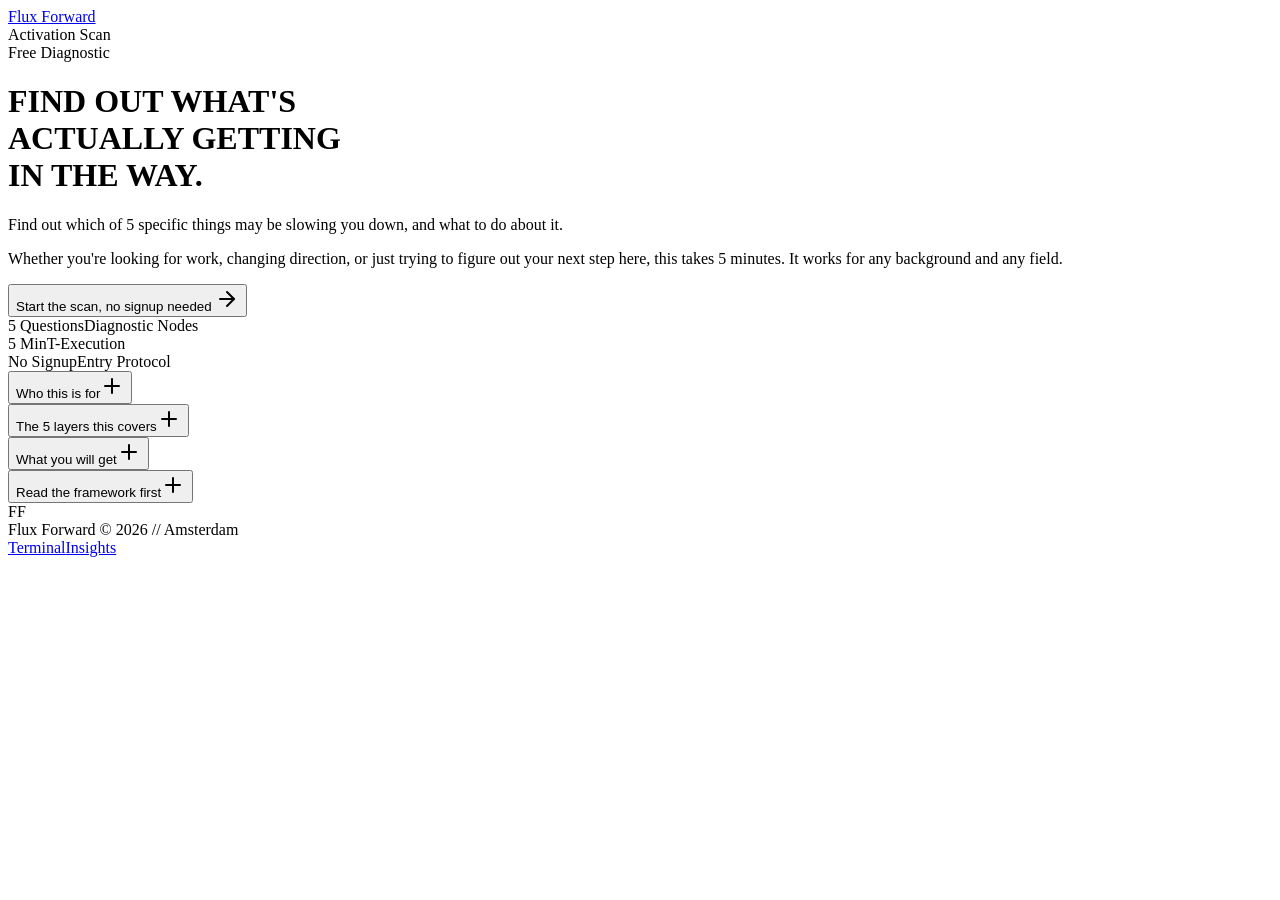
==== commit 23e415d1: "Add files via upload" ====
--- a/start/index.html
+++ b/start/index.html
@@ -4,8 +4,8 @@
     <meta charset="UTF-8" />
     <meta name="viewport" content="width=device-width, initial-scale=1.0" />
     <title>My Google AI Studio App</title>
-    <script type="module" crossorigin src="./assets/index-CwFKJrKI.js"></script>
-    <link rel="stylesheet" crossorigin href="./assets/index-BtBpvX5g.css">
+    <script type="module" crossorigin src="./assets/index-geIXN5Db.js"></script>
+    <link rel="stylesheet" crossorigin href="./assets/index-CYXqYGF8.css">
   </head>
   <body>
     <div id="root"></div>
